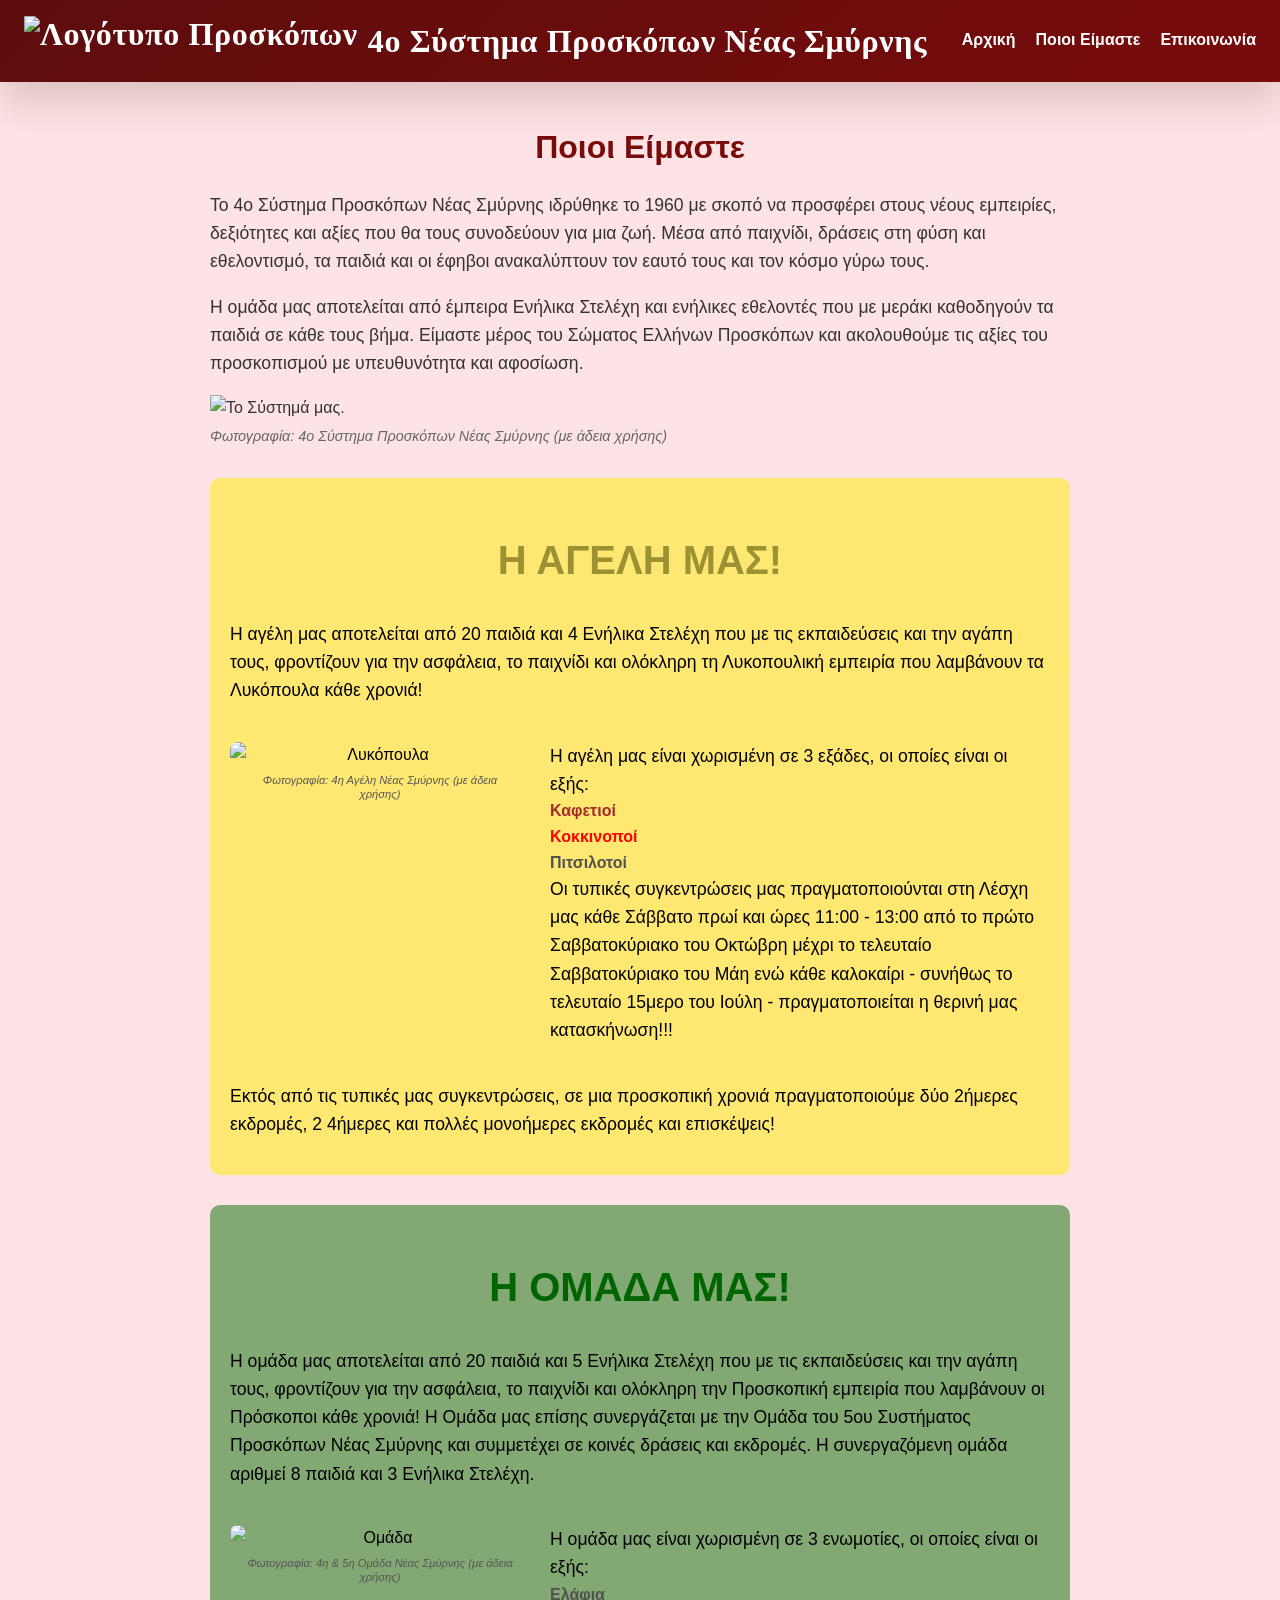
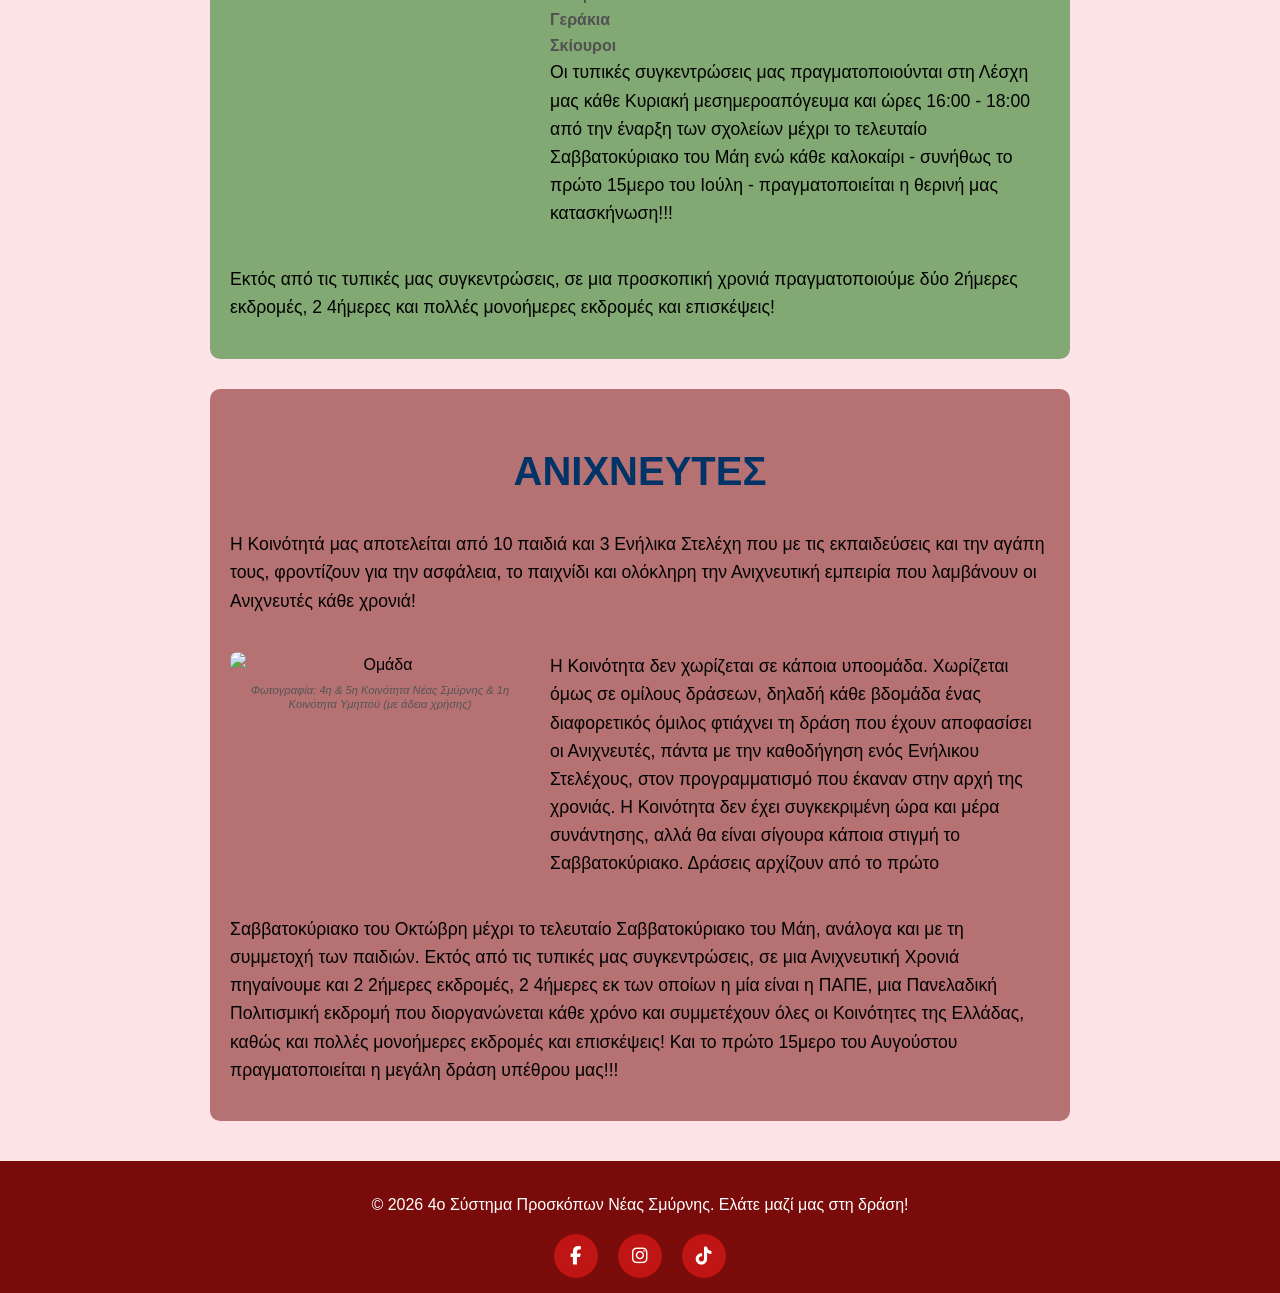
==== about.html @ fe8d95e5 "Add files via upload" ====
<!DOCTYPE html>
<html lang="el">

<head>
    <meta charset="UTF-8">
    <meta name="viewport" content="width=device-width, initial-scale=1.0">
    <title>Ποιοι Είμαστε - 4ο Σύστημα Προσκόπων Νέας Σμύρνης</title>
    <meta name="description" content="Μάθετε ποιοι είμαστε, τις ομάδες μας και πώς μπορείτε να συμμετάσχετε στο 4ο Σύστημα Προσκόπων Νέας Σμύρνης.">
    <meta property="og:title" content="Ποιοι Είμαστε - 4ο Σύστημα Προσκόπων Νέας Σμύρνης">
    <meta property="og:description" content="Μάθετε ποιοι είμαστε, τις ομάδες μας και πώς μπορείτε να συμμετάσχετε στο 4ο Σύστημα Προσκόπων Νέας Σμύρνης.">
    <meta property="og:type" content="website">
    <meta property="og:image" content="images/logo.png">
    <meta name="twitter:card" content="summary_large_image">
    <link rel="icon" type="image/png" href="images/logo.png">
    <link rel="stylesheet" href="css/common.css">
    <link rel="stylesheet" href="https://cdnjs.cloudflare.com/ajax/libs/font-awesome/6.5.0/css/all.min.css">
</head>

<body class="about-page">
    <header>
        <h1>
            <img src="images/logo.png" alt="Λογότυπο Προσκόπων" class="logo">
            4ο Σύστημα Προσκόπων Νέας Σμύρνης
        </h1>
        <nav class="navbar">
            <button type="button" class="burger" data-menu-toggle onclick="toggleMenu()" aria-expanded="false"
                aria-controls="navLinks" aria-label="Άνοιγμα μενού πλοήγησης">☰</button>
            <ul class="nav-links" id="navLinks">
                <li><a href="index.html">Αρχική</a></li>
                <li><a href="about.html" aria-current="page">Ποιοι Είμαστε</a></li>
                <li><a href="contact.html">Επικοινωνία</a></li>
            </ul>
        </nav>
    </header>

    <main class="content">
        <h2>Ποιοι Είμαστε</h2>
        <p>
            Το 4ο Σύστημα Προσκόπων Νέας Σμύρνης ιδρύθηκε το 1960 με σκοπό να προσφέρει στους νέους εμπειρίες,
            δεξιότητες και αξίες που θα τους συνοδεύουν για μια ζωή. Μέσα από παιχνίδι, δράσεις στη φύση και εθελοντισμό, τα παιδιά και
            οι έφηβοι ανακαλύπτουν τον εαυτό τους και τον κόσμο γύρω τους.
        </p>
        <p>
            Η ομάδα μας αποτελείται από έμπειρα Ενήλικα Στελέχη και ενήλικες εθελοντές που με μεράκι καθοδηγούν τα παιδιά
            σε κάθε τους βήμα. Είμαστε μέρος του Σώματος Ελλήνων Προσκόπων και ακολουθούμε τις αξίες του προσκοπισμού με
            υπευθυνότητα και αφοσίωση.
        </p>
        <img src="images/systhma.jpg" alt="Το Σύστημά μας." class="unit-image">
        <p class="image-credit">Φωτογραφία: 4ο Σύστημα Προσκόπων Νέας Σμύρνης (με άδεια χρήσης)</p>

        <section id="lykopoyla" class="unit-block lykopoula">
            <div class="overlay">
                <h3 class="agelh">Η αγέλη μας!</h3>
                <p>Η αγέλη μας αποτελείται από 20 παιδιά και 4 Ενήλικα Στελέχη που με τις εκπαιδεύσεις και την αγάπη
                   τους, φροντίζουν για την ασφάλεια, το παιχνίδι και ολόκληρη τη Λυκοπουλική εμπειρία που λαμβάνουν
                   τα Λυκόπουλα κάθε χρονιά!
                </p>
                <div class="icon-text-block">
                    <div class="image-caption-wrapper">
                        <img src="images/agelh_poioi.png" alt="Λυκόπουλα" class="unit-icon">
                        <p class="caption">Φωτογραφία: 4η Αγέλη Νέας Σμύρνης (με άδεια χρήσης)</p>
                    </div>
                    <div class="text-block">
                        <p>Η αγέλη μας είναι χωρισμένη σε 3 εξάδες, οι οποίες είναι οι εξής:</p>
                        <ul>
                            <li class="brown">Καφετιοί</li>
                            <li class="red">Κοκκινοποί</li>
                            <li>Πιτσιλοτοί</li>
                        </ul>
                        <p>Οι τυπικές συγκεντρώσεις μας πραγματοποιούνται στη Λέσχη μας κάθε Σάββατο πρωί και ώρες 11:00
                            - 13:00 από το πρώτο Σαββατοκύριακο του Οκτώβρη μέχρι το τελευταίο Σαββατοκύριακο του Μάη
                            ενώ κάθε καλοκαίρι - συνήθως το τελευταίο 15μερο του Ιούλη - πραγματοποιείται η θερινή μας
                            κατασκήνωση!!!
                        </p>
                    </div>
                </div>
                <p>
                    Εκτός από τις τυπικές μας συγκεντρώσεις, σε μια προσκοπική χρονιά πραγματοποιούμε δύο 2ήμερες
                    εκδρομές, 2 4ήμερες και πολλές μονοήμερες εκδρομές και επισκέψεις!
                </p>
            </div>
        </section>

        <section id="omada" class="unit-block proskopoi">
            <div class="overlay">
                <h3 class="proskopoi">Η ομάδα μας!</h3>
                <p>Η ομάδα μας αποτελείται από 20 παιδιά και 5 Ενήλικα Στελέχη που με τις εκπαιδεύσεις και την αγάπη
                   τους, φροντίζουν για την ασφάλεια, το παιχνίδι και ολόκληρη την Προσκοπική εμπειρία που λαμβάνουν
                   οι Πρόσκοποι κάθε χρονιά! Η Ομάδα μας επίσης συνεργάζεται με την Ομάδα του 5ου Συστήματος
                   Προσκόπων Νέας Σμύρνης και συμμετέχει σε κοινές δράσεις και εκδρομές. Η συνεργαζόμενη ομάδα αριθμεί 8 παιδιά και 3
                   Ενήλικα Στελέχη.
                </p>
                <div class="icon-text-block">
                    <div class="image-caption-wrapper">
                        <img src="images/omada.JPG" alt="Ομάδα" class="unit-icon">
                        <p class="caption">Φωτογραφία: 4η & 5η Ομάδα Νέας Σμύρνης (με άδεια χρήσης)</p>
                    </div>
                    <div class="text-block">
                        <p>Η ομάδα μας είναι χωρισμένη σε 3 ενωμοτίες, οι οποίες είναι οι εξής:</p>
                        <ul>
                            <li>Ελάφια</li>
                            <li>Γεράκια</li>
                            <li>Σκίουροι</li>
                        </ul>
                        <p>Οι τυπικές συγκεντρώσεις μας πραγματοποιούνται στη Λέσχη μας κάθε Κυριακή μεσημεροαπόγευμα
                            και ώρες 16:00 - 18:00 από την έναρξη των σχολείων μέχρι το τελευταίο Σαββατοκύριακο του Μάη
                            ενώ κάθε καλοκαίρι - συνήθως το πρώτο 15μερο του Ιούλη - πραγματοποιείται η θερινή μας
                            κατασκήνωση!!!
                        </p>
                    </div>
                </div>
                <p>
                    Εκτός από τις τυπικές μας συγκεντρώσεις, σε μια προσκοπική χρονιά πραγματοποιούμε δύο 2ήμερες
                    εκδρομές, 2 4ήμερες και πολλές μονοήμερες εκδρομές και επισκέψεις!
                </p>
            </div>
        </section>

        <section id="koinotita" class="unit-block koinotita">
            <div class="overlay">
                <h3 class="koinotita">Ανιχνευτές</h3>
                <p>Η Κοινότητά μας αποτελείται από 10 παιδιά και 3 Ενήλικα Στελέχη που με τις εκπαιδεύσεις και την αγάπη
                    τους, φροντίζουν για την ασφάλεια, το παιχνίδι και ολόκληρη την Ανιχνευτική εμπειρία που λαμβάνουν
                    οι Ανιχνευτές κάθε χρονιά!
                </p>
                    <div class="icon-text-block">
                        <div class="image-caption-wrapper">
                            <img src="images/koinotita_poioi.jpg" alt="Ομάδα" class="unit-icon">
                            <p class="caption">Φωτογραφία: 4η & 5η Κοινότητα Νέας Σμύρνης & 1η Κοινότητα Υμηττού (με
                                άδεια χρήσης)</p>
                        </div>
                        <div class="text-block">
                            <p>Η Κοινότητα δεν χωρίζεται σε κάποια υποομάδα. Χωρίζεται όμως σε ομίλους δράσεων, δηλαδή
                                κάθε βδομάδα ένας διαφορετικός όμιλος φτιάχνει τη δράση που έχουν αποφασίσει οι
                                Ανιχνευτές,
                                πάντα με την καθοδήγηση ενός Ενήλικου Στελέχους, στον προγραμματισμό που
                                έκαναν στην αρχή της χρονιάς. Η Κοινότητα δεν έχει συγκεκριμένη ώρα και μέρα συνάντησης,
                                αλλά θα είναι σίγουρα κάποια στιγμή το Σαββατοκύριακο. Δράσεις αρχίζουν από το πρώτο
                            </p>
                        </div>
                    </div>
                    <p>Σαββατοκύριακο του Οκτώβρη μέχρι το τελευταίο Σαββατοκύριακο του Μάη, ανάλογα και με τη
                        συμμετοχή των παιδιών. Εκτός από τις τυπικές μας συγκεντρώσεις, σε μια Ανιχνευτική Χρονιά
                        πηγαίνουμε και 2 2ήμερες εκδρομές, 2 4ήμερες εκ των οποίων η μία είναι η ΠΑΠΕ, μια Πανελαδική
                        Πολιτισμική εκδρομή που διοργανώνεται κάθε χρόνο και συμμετέχουν όλες οι Κοινότητες της Ελλάδας,
                        καθώς και πολλές μονοήμερες εκδρομές και επισκέψεις! Και το πρώτο 15μερο του Αυγούστου
                        πραγματοποιείται η μεγάλη δράση υπέθρου μας!!!
                    </p>
            </div>
        </section>

    </main>

    <footer>
        <p>&copy; 2026 4ο Σύστημα Προσκόπων Νέας Σμύρνης. Ελάτε μαζί μας στη δράση!</p>
        <div class="social-icons">
            <a href="https://www.facebook.com/4ospns" target="_blank" rel="noopener noreferrer" aria-label="Facebook"><i class="fab fa-facebook-f"></i></a>
            <a href="https://www.instagram.com/4ospns/?igsh=M29ieW55Y2dieThj" target="_blank" rel="noopener noreferrer" aria-label="Instagram"><i
                    class="fab fa-instagram"></i></a>
            <a href="https://www.tiktok.com/@4ospns" target="_blank" rel="noopener noreferrer" aria-label="TikTok"><i class="fab fa-tiktok"></i></a>
        </div>
    </footer>

    <script src="javascript/common.js"></script>
</body>

</html>
---- css/common.css ----
body {
    font-family: Arial, sans-serif;
    line-height: 1.6;
    color: #333;
    margin: 0;
    padding: 0;
    overflow-x: hidden;
}

*,
*::before,
*::after {
    box-sizing: border-box;
}

header {
    position: sticky;
    top: 0;
    z-index: 1100;
    display: flex;
    align-items: center;
    justify-content: space-between;
    gap: 24px;
    padding: 16px 24px;
    background:
        linear-gradient(135deg, rgba(92, 13, 13, 0.96), rgba(121, 11, 11, 0.9)),
        #790b0b;
    color: white;
    box-shadow: 0 18px 40px rgba(54, 8, 8, 0.16);
}

header h1 {
    display: flex;
    align-items: center;
    justify-content: flex-start;
    gap: 10px;
    margin: 0;
    font-size: 2em;
    flex: 1;
    font-family: Georgia, "Times New Roman", serif;
    font-weight: 700;
    letter-spacing: 0.02em;
    line-height: 1.15;
}

header h1 .logo {
    height: 50px;
    width: auto;
}

nav {
    width: auto;
    margin: 0;
    padding: 0;
}

nav ul {
    list-style: none;
    display: flex;
    justify-content: center;
    align-items: center;
    padding: 0;
    margin: 0;
    gap: 20px;
}

nav ul li {
    margin: 0;
}

nav ul li a {
    color: white;
    text-decoration: none;
    font-size: 1rem;
    font-weight: bold;
    transition: background-color 0.3s, color 0.3s;
}

nav ul li a::after {
    content: "";
    width: 0%;
    height: 2px;
    background-color: goldenrod;
    display: block;
    margin: 0;
    transition: 0.6s;
}

nav ul li a:hover::after {
    width: 100%;
}

.navbar {
    position: relative;
    display: flex;
    align-items: center;
    justify-content: flex-end;
    margin-left: auto;
    flex-shrink: 0;
}

.nav-links {
    display: flex;
    flex-direction: row;
    position: static;
    width: auto;
    padding: 0;
}

.nav-links li {
    margin: 0;
}

.nav-links a {
    color: white;
    text-decoration: none;
    font-size: 1em;
}

.nav-links.show,
.nav-links.active {
    display: flex;
}

.burger {
    display: none;
    font-size: 2.5em;
    cursor: pointer;
    color: white;
    position: relative;
    background: none;
    border: 0;
    padding: 0;
    line-height: 1;
}

.logo {
    max-width: 100%;
    height: auto;
}

.branch-nav {
    display: flex;
    flex-wrap: wrap;
    justify-content: center;
    gap: 10px;
    background-color: #fff;
    padding: 20px 10px;
}

.branch-box {
    position: relative;
    width: 360px;
    height: 120px;
    overflow: hidden;
    border-radius: 8px;
}

.branch-box img {
    width: 100%;
    height: 100%;
    object-fit: cover;
    filter: brightness(65%);
    transition: 0.3s ease;
}

.branch-box span {
    position: absolute;
    bottom: 10px;
    left: 10px;
    color: white;
    font-weight: bold;
    font-size: 0.95em;
    text-shadow: 0 0 5px black;
}

.branch-box:hover img {
    filter: brightness(85%);
    transform: scale(1.05);
}

.content {
    max-width: 900px;
    margin: 40px auto;
    padding: 0 20px;
}

.content h3 {
    font-size: 1.4em;
    margin-top: 30px;
    color: #003366;
}

.content ul {
    list-style: disc;
    margin-left: 20px;
}

.content ul li {
    font-weight: bold;
    color: #515151;
}

.content p {
    font-size: 1.1em;
    line-height: 1.6;
}

table {
    width: 100%;
    border-collapse: collapse;
    margin-top: 15px;
    border: 1px solid #999;
}

table thead {
    background-color: #f0f0f0;
}

table th {
    background-color: #e0e0e0;
    color: #333;
    text-align: left;
}

table td,
table th {
    border: 1px solid #999;
    padding: 8px;
}

.unit-block {
    position: relative;
    height: auto;
    background-size: cover;
    background-position: center;
    margin: 30px 0;
    color: white;
    display: flex;
    align-items: flex-end;
    justify-content: center;
    text-align: left;
}

.unit-block h3 {
    font-size: 2.5em;
    margin-bottom: 10px;
    text-align: center;
    text-transform: uppercase;
}

.unit-block p {
    font-size: 1.1em;
}

.unit-block ul {
    list-style: none;
    padding: 0;
    margin: 0;
    font-weight: bold;
}

.overlay {
    display: flex;
    flex-direction: column;
    padding: 20px;
    max-width: 100%;
}

.image-caption-wrapper {
    display: flex;
    flex-direction: column;
    align-items: center;
    max-width: 300px;
    margin: 0 auto;
    text-align: center;
}

.image-caption-wrapper .caption {
    margin: 5px auto 0;
    font-size: 0.7em;
    font-style: italic;
    color: #555;
    line-height: 1.3;
    word-wrap: break-word;
    white-space: normal;
    max-width: 90%;
}

.icon-text-block {
    display: flex;
    align-items: flex-start;
    gap: 20px;
    margin: 20px 0;
    flex-wrap: wrap;
}

.text-block p {
    margin: 0;
}

.icon-text-block img {
    width: 300px;
    height: auto;
    border-radius: 8px;
    flex-shrink: 0;
    margin: 0;
    flex-direction: column;
}

.icon-text-block .text-block {
    flex: 1;
    min-width: 200px;
}

.participation-form {
    display: flex;
    flex-direction: column;
    gap: 12px;
    margin-top: 20px;
    background-color: #f4f4f4;
    padding: 20px;
    border-radius: 8px;
}

.participation-form h3 {
    font-size: 1.8em;
    color: #003366;
    margin-bottom: 10px;
}

.participation-form label {
    font-weight: bold;
}

.participation-form input,
.participation-form select,
.participation-form textarea {
    padding: 8px;
    border: 1px solid #ccc;
    border-radius: 4px;
    font-size: 1em;
}

.participation-form button {
    width: fit-content;
    padding: 10px 20px;
    background-color: #004d40;
    color: white;
    border: none;
    border-radius: 4px;
    cursor: pointer;
    transition: background-color 0.3s ease;
}

.participation-form button:hover {
    background-color: #00695c;
}

a:focus-visible,
button:focus-visible,
input:focus-visible,
select:focus-visible,
textarea:focus-visible {
    outline: 3px solid #f4c542;
    outline-offset: 3px;
}


.social-icons {
    margin-top: 15px;
    text-align: center;
}

.social-icons a {
    color: white;
    background-color: #c01515;
    width: 44px;
    height: 44px;
    margin: 0 8px;
    border-radius: 50%;
    display: inline-flex;
    align-items: center;
    justify-content: center;
    font-size: 18px;
    text-decoration: none;
    transition: background-color 0.3s ease;
    box-sizing: border-box;
}

.social-icons a:hover {
    background-color: #990000;
}

body.home-page {
    background:
        radial-gradient(circle at top left, rgba(214, 176, 116, 0.28), transparent 28%),
        linear-gradient(180deg, #f7efe5 0%, #fffaf4 45%, #f4f1ea 100%);
    color: #231815;
}

.home-page nav a:hover {
    color: white;
}

.home-page main {
    overflow: hidden;
}

.home-page .hero,
.home-page .intro-strip,
.home-page .section-heading,
.home-page .story-band {
    width: min(1160px, calc(100% - 32px));
    margin: 0 auto;
}

.home-page .hero {
    display: grid;
    grid-template-columns: minmax(0, 1.15fr) minmax(320px, 0.85fr);
    gap: 32px;
    padding: 132px 0 72px;
    align-items: center;
}

.home-page .eyebrow {
    margin: 0 0 14px;
    font-size: 0.82rem;
    font-weight: 700;
    letter-spacing: 0.18em;
    text-transform: uppercase;
    color: #8f5a26;
}

.home-page .hero h2,
.home-page .section-heading h2,
.home-page .story-copy h2 {
    margin: 0;
    font-family: Georgia, "Times New Roman", serif;
    font-size: clamp(2.5rem, 5vw, 4.3rem);
    line-height: 1.03;
    color: #521414;
}

.home-page .hero-text,
.home-page .story-copy p,
.home-page .intro-strip p,
.home-page .section-text {
    font-size: 1.06rem;
    line-height: 1.75;
}

.home-page .hero-text {
    max-width: 620px;
    margin: 22px 0 0;
    color: #4c3a33;
}

.home-page .hero-actions {
    display: flex;
    flex-wrap: wrap;
    gap: 14px;
    margin-top: 28px;
}

.home-page .primary-link,
.home-page .secondary-link {
    display: inline-flex;
    align-items: center;
    justify-content: center;
    min-height: 50px;
    padding: 0 22px;
    border-radius: 999px;
    font-weight: 700;
    text-decoration: none;
    transition: transform 0.2s ease, box-shadow 0.2s ease, background-color 0.2s ease;
}

.home-page .primary-link {
    background: #7c1010;
    color: #fff9f2;
    box-shadow: 0 14px 28px rgba(124, 16, 16, 0.18);
}

.home-page .secondary-link {
    border: 1px solid rgba(82, 20, 20, 0.2);
    background: rgba(255, 255, 255, 0.72);
    color: #5d2323;
    backdrop-filter: blur(10px);
}

.home-page .primary-link:hover,
.home-page .secondary-link:hover,
.home-page .section-link:hover {
    transform: translateY(-2px);
}

.home-page .hero-panel {
    display: grid;
    gap: 18px;
}

.home-page .hero-card {
    position: relative;
    overflow: hidden;
    border-radius: 28px;
    background: #f3e3d4;
    box-shadow: 0 24px 48px rgba(70, 31, 16, 0.14);
}

.home-page .hero-image-card img {
    display: block;
    width: 100%;
    height: 420px;
    object-fit: cover;
}

.home-page .hero-image-overlay {
    position: absolute;
    inset: auto 0 0 0;
    padding: 24px;
    background: linear-gradient(180deg, transparent, rgba(38, 14, 12, 0.78));
    color: white;
}

.home-page .hero-image-overlay span {
    display: block;
    font-size: 0.82rem;
    letter-spacing: 0.14em;
    text-transform: uppercase;
    opacity: 0.8;
}

.home-page .hero-image-overlay strong {
    display: block;
    margin-top: 8px;
    font-size: 1.3rem;
    line-height: 1.3;
}

.home-page .hero-stats {
    display: grid;
    grid-template-columns: repeat(3, minmax(0, 1fr));
    gap: 14px;
}

.home-page .stat-card {
    padding: 22px 18px;
    border-radius: 24px;
    background: rgba(255, 248, 239, 0.92);
    border: 1px solid rgba(127, 67, 25, 0.12);
    text-align: center;
}

.home-page .stat-card strong {
    display: block;
    font-family: Georgia, "Times New Roman", serif;
    font-size: 2rem;
    color: #6d1717;
}

.home-page .stat-card span {
    display: block;
    margin-top: 4px;
    color: #5e4a41;
}

.home-page .intro-strip {
    display: grid;
    grid-template-columns: repeat(3, minmax(0, 1fr));
    gap: 18px;
    margin-bottom: 64px;
}

.home-page .intro-strip article {
    padding: 28px 24px;
    border-radius: 24px;
    background: rgba(255, 252, 247, 0.84);
    border: 1px solid rgba(95, 32, 18, 0.08);
    box-shadow: 0 16px 34px rgba(72, 38, 22, 0.07);
}

.home-page .intro-strip i {
    font-size: 1.35rem;
    color: #8f5a26;
}

.home-page .intro-strip h3 {
    margin: 16px 0 10px;
    font-size: 1.2rem;
    color: #5d2323;
}

.home-page .section-heading {
    padding: 18px 0 28px;
}

.home-page .section-heading h2 {
    max-width: 900px;
    font-size: clamp(2rem, 3.6vw, 3rem);
}

.home-page .section-text {
    max-width: 760px;
    margin: 18px 0 0;
    color: #4c3a33;
}

.home-page .section-link {
    margin-top: 22px;
}

.home-page .story-band {
    display: grid;
    grid-template-columns: minmax(0, 1fr) minmax(320px, 0.9fr);
    gap: 28px;
    padding: 0 0 88px;
}

.home-page .story-copy {
    padding: 34px 0;
}

.home-page .story-copy h2 {
    font-size: clamp(1.9rem, 3.5vw, 2.8rem);
}

.home-page .story-points {
    display: grid;
    gap: 16px;
}

.home-page .story-point {
    display: grid;
    grid-template-columns: 76px minmax(0, 1fr);
    align-items: center;
    gap: 18px;
    padding: 22px;
    border-radius: 24px;
    background: linear-gradient(135deg, rgba(124, 16, 16, 0.95), rgba(70, 16, 16, 0.92));
    color: #fff7f0;
    box-shadow: 0 20px 36px rgba(60, 17, 17, 0.15);
}

.home-page .story-point span {
    display: inline-flex;
    align-items: center;
    justify-content: center;
    width: 76px;
    height: 76px;
    border-radius: 20px;
    background: rgba(255, 255, 255, 0.12);
    font-family: Georgia, "Times New Roman", serif;
    font-size: 1.5rem;
}

.home-page .story-point p {
    margin: 0;
    line-height: 1.65;
}

.home-page footer {
    text-align: center;
    padding: 22px 16px 30px;
    background: #5c0d0d;
    color: white;
}

.contact-page {
    background-color: #fde3e5;
}

.contact-page main {
    max-width: 960px;
    margin: 0 auto;
    padding: 40px 20px;
}

.contact-page main h2 {
    font-size: 2em;
    color: #790b0b;
    margin-bottom: 10px;
    text-align: center;
}

.contact-page .contact-title {
    color: #5c0000;
    font-size: 1.8em;
    margin-bottom: 20px;
}

.contact-page .contact-form {
    display: flex;
    flex-direction: column;
    gap: 12px;
    background-color: #f4f4f4;
    padding: 20px;
    border-radius: 10px;
    margin-bottom: 40px;
}

.contact-page .contact-note {
    margin: 0 0 16px;
    text-align: center;
    color: #6b4033;
    font-weight: 600;
}

.contact-page .contact-form input,
.contact-page .contact-form textarea {
    padding: 10px;
    border: 1px solid #ccc;
    border-radius: 5px;
    font-size: 1em;
}

.contact-page .contact-form button {
    width: fit-content;
    padding: 10px 20px;
    background-color: #004d40;
    color: white;
    border: none;
    border-radius: 4px;
    cursor: pointer;
}

.contact-page .contact-form button:hover {
    background-color: #00695c;
}

.contact-page .contact-info {
    background-color: #fff1dc;
    padding: 20px;
    border-radius: 10px;
    text-align: center;
}

.contact-page .contact-info i {
    color: #c01515;
    margin-right: 10px;
}

.contact-page .contact-columns {
    display: flex;
    flex-wrap: wrap;
    justify-content: space-between;
    gap: 40px;
    text-align: left;
}

.contact-page .contact-column {
    flex: 1 1 45%;
    min-width: 250px;
}

.contact-page .contact-column p {
    margin: 8px 0;
}

.contact-page .contact-column a {
    color: inherit;
    text-decoration: none;
    overflow-wrap: anywhere;
}

.contact-page .contact-column a:hover {
    text-decoration: underline;
}

.contact-page footer {
    text-align: center;
    background-color: #790b0b;
    color: white;
    padding: 15px;
}

.contact-page .thanks-shell {
    width: min(920px, calc(100% - 32px));
    margin: 48px auto 64px;
}

.contact-page .thanks-card {
    padding: 40px 32px;
    border-radius: 28px;
    background:
        radial-gradient(circle at top right, rgba(255, 214, 153, 0.35), transparent 28%),
        linear-gradient(145deg, #fff8ee 0%, #fff1dc 100%);
    box-shadow: 0 22px 44px rgba(92, 13, 13, 0.12);
    text-align: center;
}

.contact-page .thanks-kicker {
    margin: 0 0 12px;
    font-size: 0.82rem;
    font-weight: 700;
    letter-spacing: 0.16em;
    text-transform: uppercase;
    color: #8f5a26;
}

.contact-page .thanks-card h2 {
    margin: 0;
    font-family: Georgia, "Times New Roman", serif;
    font-size: clamp(2rem, 5vw, 3.4rem);
    line-height: 1.05;
    color: #5c0d0d;
}

.contact-page .thanks-lead {
    max-width: 620px;
    margin: 18px auto 0;
    font-size: 1.08rem;
    color: #4c3a33;
}

.contact-page .thanks-points {
    display: grid;
    grid-template-columns: repeat(2, minmax(0, 1fr));
    gap: 18px;
    margin-top: 28px;
}

.contact-page .thanks-points article {
    padding: 24px 20px;
    border-radius: 22px;
    background: rgba(255, 255, 255, 0.72);
    border: 1px solid rgba(124, 16, 16, 0.08);
}

.contact-page .thanks-points i {
    font-size: 1.4rem;
    color: #7c1010;
}

.contact-page .thanks-points h3 {
    margin: 14px 0 8px;
    color: #5c0d0d;
}

.contact-page .thanks-points p {
    margin: 0;
    color: #5e4a41;
}

.contact-page .thanks-actions {
    display: flex;
    justify-content: center;
    flex-wrap: wrap;
    gap: 14px;
    margin-top: 28px;
}

.contact-page .thanks-primary,
.contact-page .thanks-secondary {
    display: inline-flex;
    align-items: center;
    justify-content: center;
    min-height: 48px;
    padding: 0 22px;
    border-radius: 999px;
    text-decoration: none;
    font-weight: 700;
}

.contact-page .thanks-primary {
    background: #7c1010;
    color: #fff9f2;
}

.contact-page .thanks-secondary {
    border: 1px solid rgba(92, 13, 13, 0.18);
    background: rgba(255, 255, 255, 0.78);
    color: #5c0d0d;
}

.about-page {
    background-color: #fde3e5;
}

.about-page .content h2 {
    font-size: 2em;
    color: #790b0b;
    margin-bottom: 10px;
    text-align: center;
}

.about-page .content img {
    max-width: 100%;
    height: auto;
}

.about-page .image-credit {
    font-size: 0.9em;
    color: #666;
    margin-top: 5px;
    font-style: italic;
}

.about-page .unit-block .brown {
    color: brown;
}

.about-page .unit-block .red {
    color: red;
}

.about-page .unit-block.lykopoula .agelh {
    color: rgb(156, 146, 51);
}

.about-page .unit-block.lykopoula {
    background-color: rgba(255, 238, 0, 0.5);
    color: #000;
    border-radius: 10px;
}

.about-page .unit-block.proskopoi .proskopoi {
    color: darkgreen;
}

.about-page .unit-block.proskopoi {
    background-color: rgba(9, 112, 2, 0.5);
    color: #000;
    border-radius: 10px;
}

.about-page .unit-block.koinotita {
    background-color: rgba(112, 2, 2, 0.5);
    color: #000;
    border-radius: 10px;
}

.about-page footer {
    text-align: center;
    padding: 15px;
    background-color: #790b0b;
    color: white;
}

html {
    scroll-behavior: smooth;
}

@media (max-width: 768px) {
    header {
        gap: 12px;
        padding: 14px 16px;
    }

    .nav-links {
        display: none;
        flex-direction: column;
        position: absolute;
        top: calc(100% + 8px);
        right: 0;
        left: auto;
        width: min(260px, calc(100vw - 32px));
        padding: 14px 16px;
        border-radius: 16px;
        gap: 12px;
        background: rgba(121, 11, 11, 0.98);
        box-shadow: 0 18px 32px rgba(0, 0, 0, 0.16);
    }

    .nav-links li {
        margin: 0;
        width: 100%;
    }

    .nav-links a {
        display: block;
        width: 100%;
        text-align: right;
    }

    header h1 {
        font-size: 1.2em;
        min-width: 0;
        padding-right: 6px;
    }

    .logo {
        height: 42px;
        margin-bottom: 0;
    }

    .overlay {
        flex-direction: column;
        align-items: center;
        text-align: center;
    }

    .unit-icon {
        width: 90%;
        max-width: 300px;
    }

    .text-block {
        width: 100%;
    }

    .content {
        padding: 0 10px;
    }

    .participation-form {
        padding: 15px;
    }

    .burger {
        display: block;
        margin-left: 8px;
        font-size: 2rem;
    }

    .home-page .hero,
    .home-page .story-band {
        grid-template-columns: 1fr;
    }

    .home-page .intro-strip {
        grid-template-columns: 1fr;
    }

    .home-page .hero-stats {
        grid-template-columns: 1fr;
    }

    .home-page .hero {
        padding-top: 56px;
        padding-bottom: 56px;
        gap: 24px;
    }

    .home-page .hero h2,
    .home-page .section-heading h2,
    .home-page .story-copy h2 {
        font-size: 2.2rem;
    }

    .home-page .hero-text,
    .home-page .story-copy p,
    .home-page .intro-strip p,
    .home-page .section-text {
        font-size: 1rem;
    }

    .home-page .hero-image-card img {
        height: 300px;
    }

    .home-page .story-point {
        grid-template-columns: 60px minmax(0, 1fr);
    }

    .home-page .story-point span {
        width: 60px;
        height: 60px;
        border-radius: 16px;
        font-size: 1.2rem;
    }

    .contact-page .contact-columns {
        flex-direction: column;
        gap: 20px;
        align-items: center;
    }

    .contact-page .contact-column {
        width: 100%;
        min-width: 0;
    }

    .contact-page .contact-form {
        padding: 15px;
    }

    .contact-page .contact-info {
        padding: 15px;
    }

    .contact-page .thanks-card {
        padding: 28px 20px;
    }

    .contact-page .thanks-points {
        grid-template-columns: 1fr;
    }

    .about-page .unit-block {
        margin: 20px 0;
        padding: 12px;
    }

    .about-page .icon-text-block {
        flex-direction: column;
        align-items: center;
    }

    .about-page .unit-icon {
        width: 90%;
        max-width: 300px;
    }

    .about-page .text-block {
        width: 100%;
        padding-top: 10px;
    }

    .about-page .content h2,
    .contact-page main h2 {
        font-size: 1.75rem;
    }

    .about-page .content p,
    .about-page .unit-block p,
    .contact-page .contact-column p {
        font-size: 1rem;
    }

    .about-page .participation-form {
        padding: 15px;
    }

    .about-page input,
    .about-page select,
    .about-page textarea {
        width: 100%;
        box-sizing: border-box;
    }
}

@media (max-width: 480px) {
    header {
        padding: 12px 14px;
    }

    header h1 {
        font-size: 1rem;
        gap: 8px;
    }

    header h1 .logo {
        height: 36px;
    }

    .nav-links {
        width: calc(100vw - 28px);
    }

    .home-page .hero,
    .home-page .intro-strip,
    .home-page .section-heading,
    .home-page .story-band {
        width: min(100% - 20px, 1160px);
    }

    .home-page .hero-actions {
        flex-direction: column;
    }

    .home-page .primary-link,
    .home-page .secondary-link {
        width: 100%;
    }

    .home-page .hero h2,
    .home-page .section-heading h2,
    .home-page .story-copy h2 {
        font-size: 1.9rem;
    }

    .home-page .hero-image-card img {
        height: 240px;
    }

    .contact-page .thanks-actions {
        flex-direction: column;
    }

    .contact-page .thanks-primary,
    .contact-page .thanks-secondary {
        width: 100%;
    }

    .social-icons a {
        margin: 0 5px;
    }
}
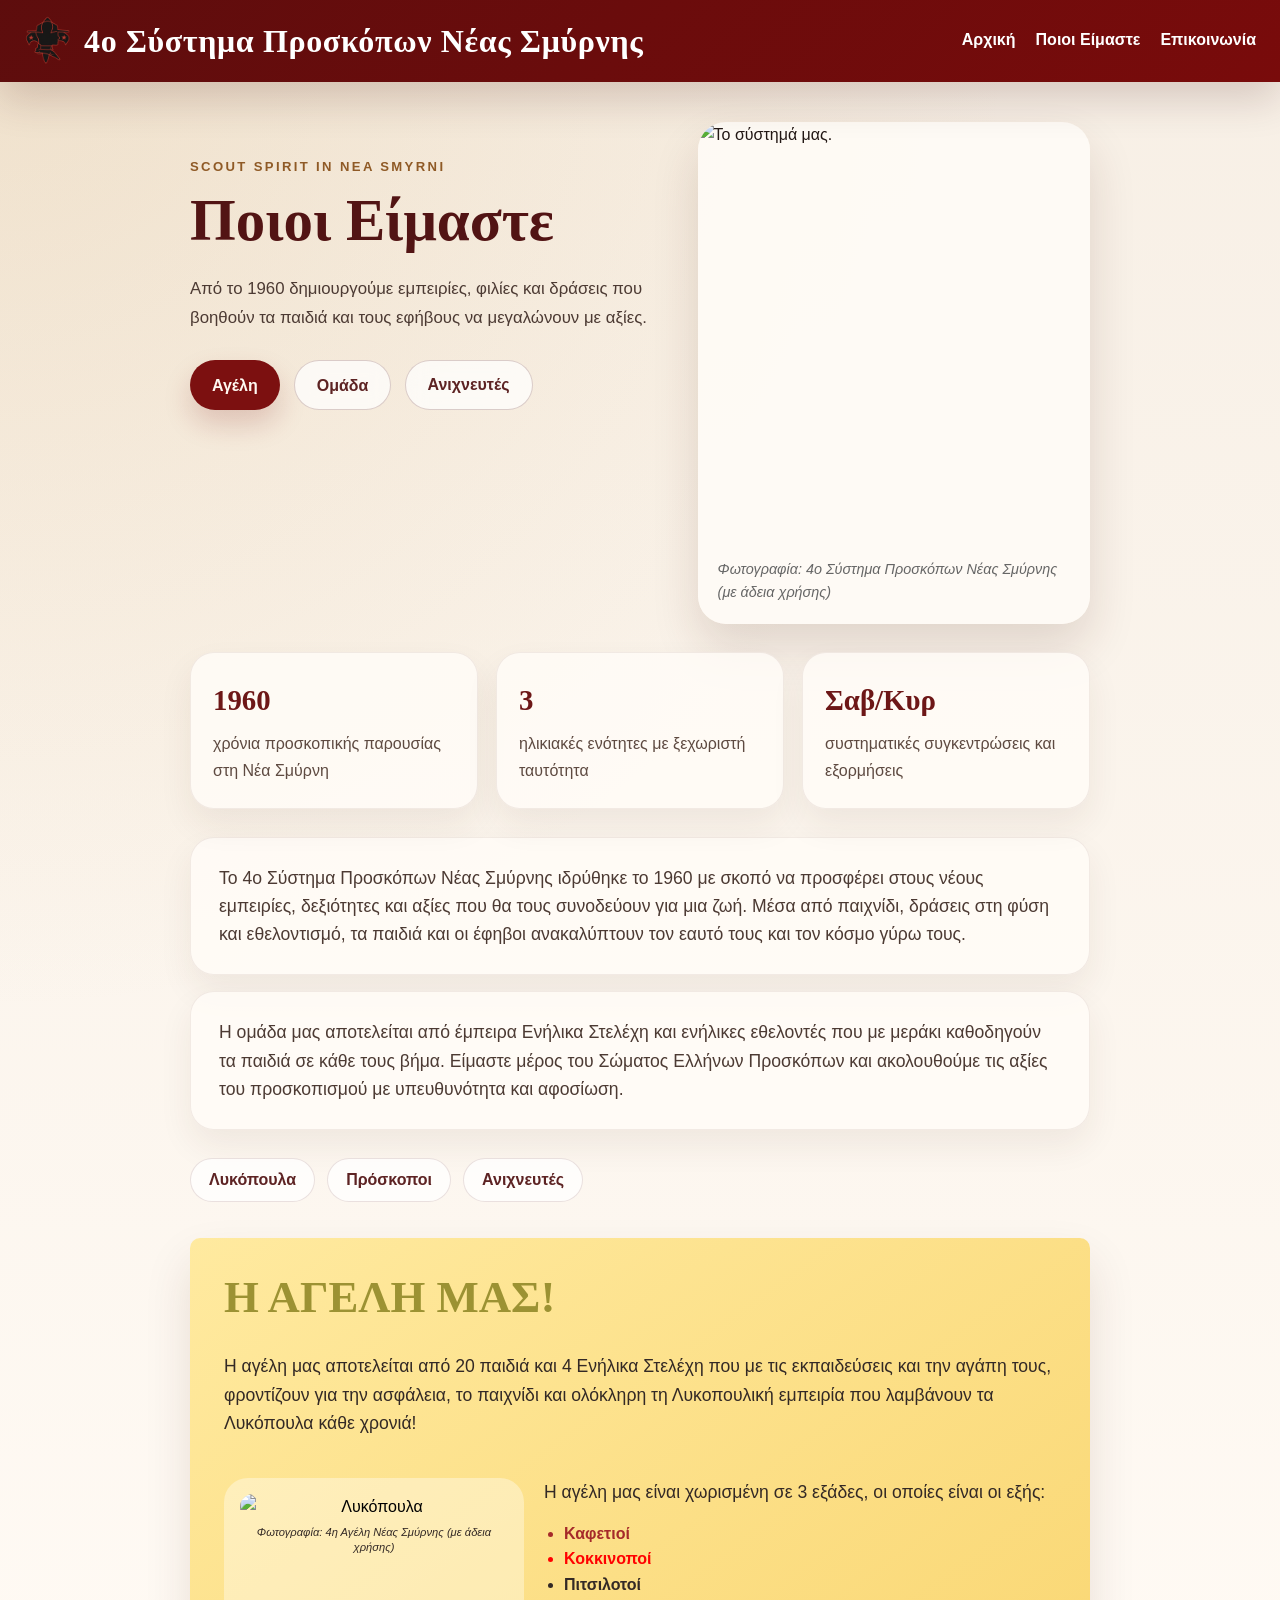
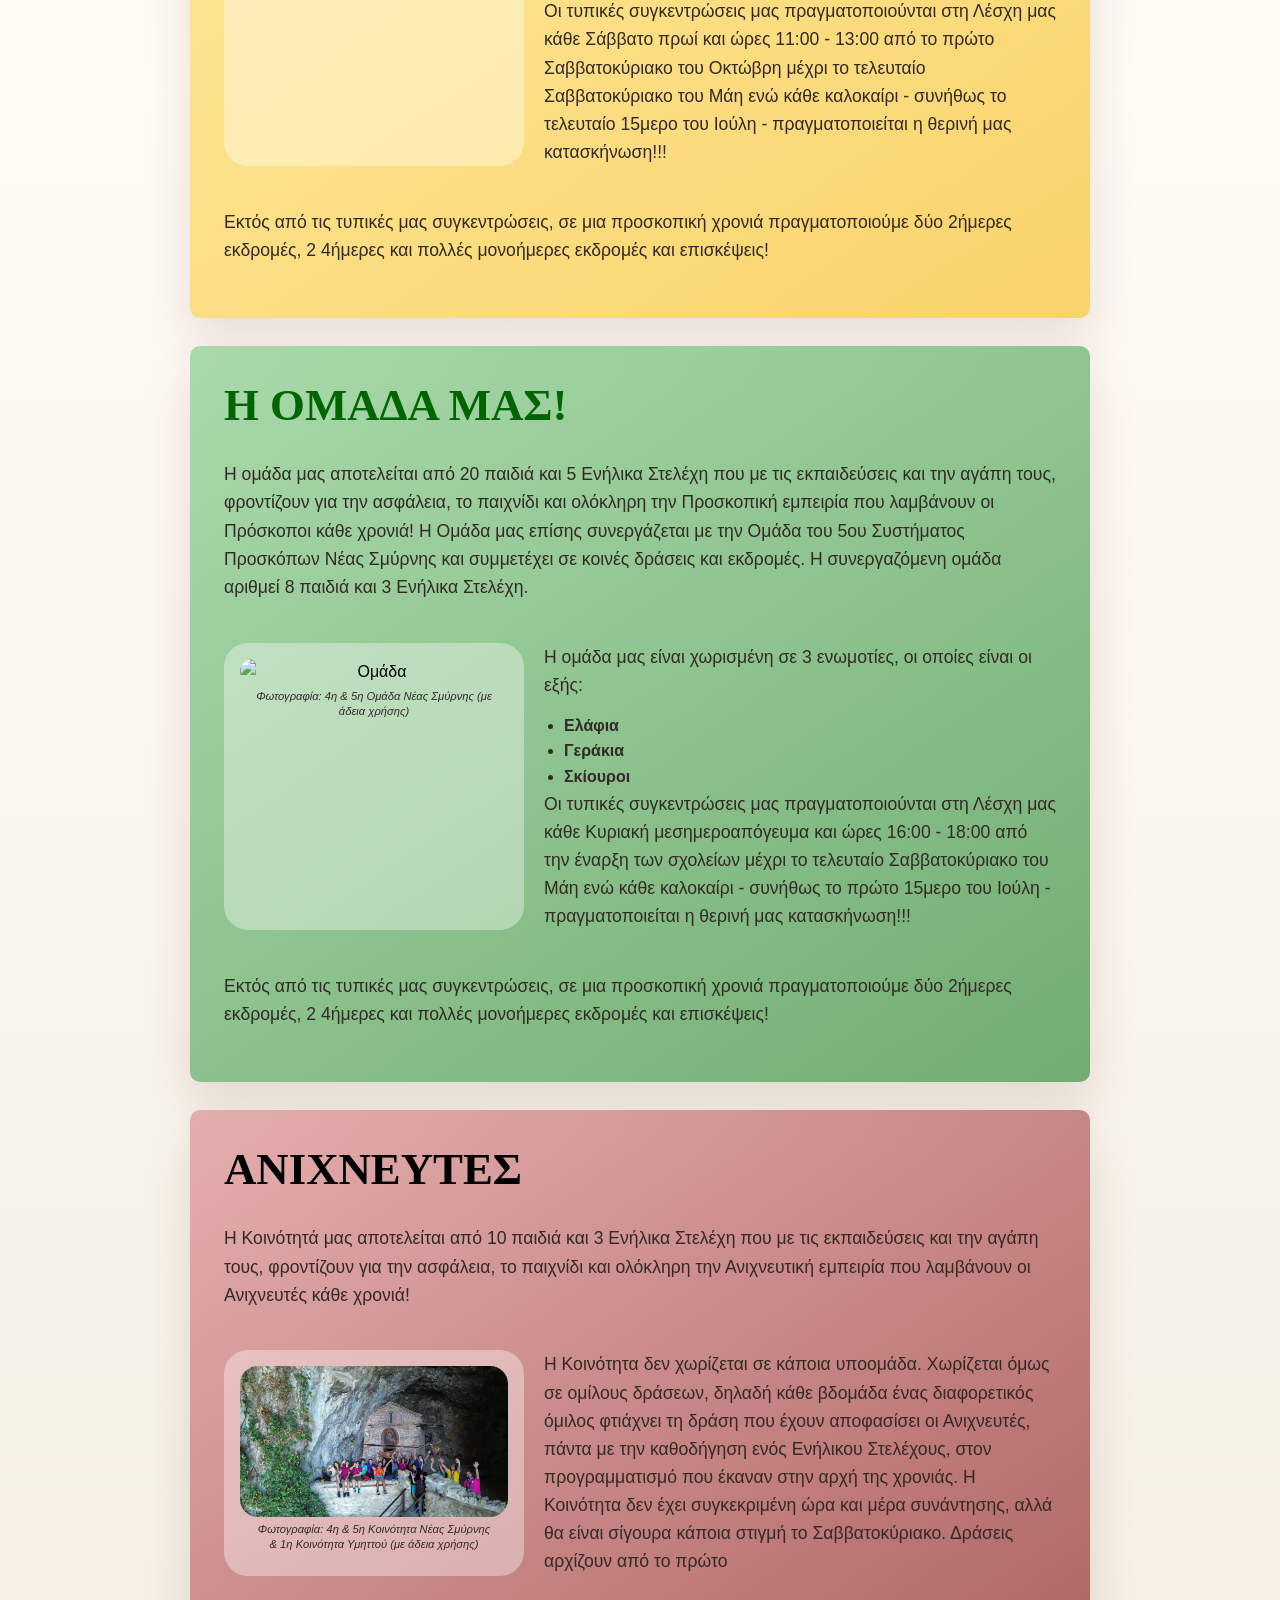
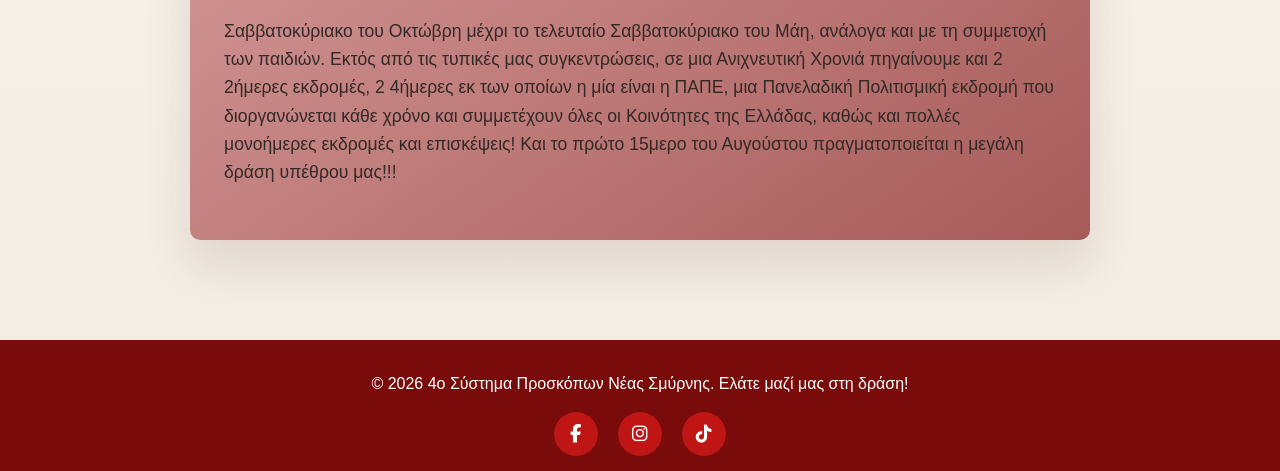
==== commit d3a4b8e5: "Add files via upload" ====
--- a/about.html
+++ b/about.html
@@ -1,167 +1,206 @@
-<!DOCTYPE html>
-<html lang="el">
+<!DOCTYPE html>
+<html lang="el">
+
+<head>
+    <meta charset="UTF-8">
+    <meta name="viewport" content="width=device-width, initial-scale=1.0">
+    <title>Ποιοι Είμαστε - 4ο Σύστημα Προσκόπων Νέας Σμύρνης</title>
+    <meta name="description" content="Μάθετε ποιοι είμαστε, τις ομάδες μας και πώς μπορείτε να συμμετάσχετε στο 4ο Σύστημα Προσκόπων Νέας Σμύρνης.">
+    <meta property="og:title" content="Ποιοι Είμαστε - 4ο Σύστημα Προσκόπων Νέας Σμύρνης">
+    <meta property="og:description" content="Μάθετε ποιοι είμαστε, τις ομάδες μας και πώς μπορείτε να συμμετάσχετε στο 4ο Σύστημα Προσκόπων Νέας Σμύρνης.">
+    <meta property="og:type" content="website">
+    <meta property="og:image" content="images/logo.png">
+    <meta name="twitter:card" content="summary_large_image">
+    <link rel="icon" type="image/png" href="images/logo.png">
+    <link rel="stylesheet" href="css/common.css">
+    <link rel="stylesheet" href="https://cdnjs.cloudflare.com/ajax/libs/font-awesome/6.5.0/css/all.min.css">
+</head>
+
+<body class="about-page">
+    <header>
+        <h1>
+            <img src="images/logo.png" alt="Λογότυπο Προσκόπων" class="logo">
+            4ο Σύστημα Προσκόπων Νέας Σμύρνης
+        </h1>
+        <nav class="navbar">
+            <button type="button" class="burger" data-menu-toggle onclick="toggleMenu()" aria-expanded="false"
+                aria-controls="navLinks" aria-label="Άνοιγμα μενού πλοήγησης">☰</button>
+            <ul class="nav-links" id="navLinks">
+                <li><a href="index.html">Αρχική</a></li>
+                <li><a href="about.html" aria-current="page">Ποιοι Είμαστε</a></li>
+                <li><a href="contact.html">Επικοινωνία</a></li>
+            </ul>
+        </nav>
+    </header>
+
+    <main class="content about-shell">
+        <section class="about-hero">
+            <div class="about-hero-copy">
+                <p class="about-kicker">Scout spirit in Nea Smyrni</p>
+                <h2>&#x3A0;&#x3BF;&#x3B9;&#x3BF;&#x3B9; &#x395;&#x3AF;&#x3BC;&#x3B1;&#x3C3;&#x3C4;&#x3B5;</h2>
+                <p class="about-lead">
+                    &#x391;&#x3C0;&#x3CC; &#x3C4;&#x3BF; 1960 &#x3B4;&#x3B7;&#x3BC;&#x3B9;&#x3BF;&#x3C5;&#x3C1;&#x3B3;&#x3BF;&#x3CD;&#x3BC;&#x3B5; &#x3B5;&#x3BC;&#x3C0;&#x3B5;&#x3B9;&#x3C1;&#x3AF;&#x3B5;&#x3C2;, &#x3C6;&#x3B9;&#x3BB;&#x3AF;&#x3B5;&#x3C2; &#x3BA;&#x3B1;&#x3B9; &#x3B4;&#x3C1;&#x3AC;&#x3C3;&#x3B5;&#x3B9;&#x3C2; &#x3C0;&#x3BF;&#x3C5; &#x3B2;&#x3BF;&#x3B7;&#x3B8;&#x3BF;&#x3CD;&#x3BD; &#x3C4;&#x3B1; &#x3C0;&#x3B1;&#x3B9;&#x3B4;&#x3B9;&#x3AC; &#x3BA;&#x3B1;&#x3B9; &#x3C4;&#x3BF;&#x3C5;&#x3C2; &#x3B5;&#x3C6;&#x3AE;&#x3B2;&#x3BF;&#x3C5;&#x3C2; &#x3BD;&#x3B1; &#x3BC;&#x3B5;&#x3B3;&#x3B1;&#x3BB;&#x3CE;&#x3BD;&#x3BF;&#x3C5;&#x3BD; &#x3BC;&#x3B5; &#x3B1;&#x3BE;&#x3AF;&#x3B5;&#x3C2;.
+                </p>
+                <div class="about-hero-actions">
+                    <a href="#lykopoyla" class="about-primary-link">&#x391;&#x3B3;&#x3AD;&#x3BB;&#x3B7;</a>
+                    <a href="#omada" class="about-secondary-link">&#x39F;&#x3BC;&#x3AC;&#x3B4;&#x3B1;</a>
+                    <a href="#koinotita" class="about-secondary-link">&#x391;&#x3BD;&#x3B9;&#x3C7;&#x3BD;&#x3B5;&#x3C5;&#x3C4;&#x3AD;&#x3C2;</a>
+                </div>
+            </div>
+            <figure class="about-hero-media">
+                <img src="images/systhma.jpg" alt="&#x3A4;&#x3BF; &#x3C3;&#x3CD;&#x3C3;&#x3C4;&#x3B7;&#x3BC;&#x3AC; &#x3BC;&#x3B1;&#x3C2;." class="unit-image">
+                <figcaption class="image-credit">&#x3A6;&#x3C9;&#x3C4;&#x3BF;&#x3B3;&#x3C1;&#x3B1;&#x3C6;&#x3AF;&#x3B1;: 4&#x3BF; &#x3A3;&#x3CD;&#x3C3;&#x3C4;&#x3B7;&#x3BC;&#x3B1; &#x3A0;&#x3C1;&#x3BF;&#x3C3;&#x3BA;&#x3CC;&#x3C0;&#x3C9;&#x3BD; &#x39D;&#x3AD;&#x3B1;&#x3C2; &#x3A3;&#x3BC;&#x3CD;&#x3C1;&#x3BD;&#x3B7;&#x3C2; (&#x3BC;&#x3B5; &#x3AC;&#x3B4;&#x3B5;&#x3B9;&#x3B1; &#x3C7;&#x3C1;&#x3AE;&#x3C3;&#x3B7;&#x3C2;)</figcaption>
+            </figure>
+        </section>
 
-<head>
-    <meta charset="UTF-8">
-    <meta name="viewport" content="width=device-width, initial-scale=1.0">
-    <title>Ποιοι Είμαστε - 4ο Σύστημα Προσκόπων Νέας Σμύρνης</title>
-    <meta name="description" content="Μάθετε ποιοι είμαστε, τις ομάδες μας και πώς μπορείτε να συμμετάσχετε στο 4ο Σύστημα Προσκόπων Νέας Σμύρνης.">
-    <meta property="og:title" content="Ποιοι Είμαστε - 4ο Σύστημα Προσκόπων Νέας Σμύρνης">
-    <meta property="og:description" content="Μάθετε ποιοι είμαστε, τις ομάδες μας και πώς μπορείτε να συμμετάσχετε στο 4ο Σύστημα Προσκόπων Νέας Σμύρνης.">
-    <meta property="og:type" content="website">
-    <meta property="og:image" content="images/logo.png">
-    <meta name="twitter:card" content="summary_large_image">
-    <link rel="icon" type="image/png" href="images/logo.png">
-    <link rel="stylesheet" href="css/common.css">
-    <link rel="stylesheet" href="https://cdnjs.cloudflare.com/ajax/libs/font-awesome/6.5.0/css/all.min.css">
-</head>
-
-<body class="about-page">
-    <header>
-        <h1>
-            <img src="images/logo.png" alt="Λογότυπο Προσκόπων" class="logo">
-            4ο Σύστημα Προσκόπων Νέας Σμύρνης
-        </h1>
-        <nav class="navbar">
-            <button type="button" class="burger" data-menu-toggle onclick="toggleMenu()" aria-expanded="false"
-                aria-controls="navLinks" aria-label="Άνοιγμα μενού πλοήγησης">☰</button>
-            <ul class="nav-links" id="navLinks">
-                <li><a href="index.html">Αρχική</a></li>
-                <li><a href="about.html" aria-current="page">Ποιοι Είμαστε</a></li>
-                <li><a href="contact.html">Επικοινωνία</a></li>
-            </ul>
+        <section class="about-highlights" aria-label="About highlights">
+            <article class="about-highlight-card">
+                <strong>1960</strong>
+                <span>&#x3C7;&#x3C1;&#x3CC;&#x3BD;&#x3B9;&#x3B1; &#x3C0;&#x3C1;&#x3BF;&#x3C3;&#x3BA;&#x3BF;&#x3C0;&#x3B9;&#x3BA;&#x3AE;&#x3C2; &#x3C0;&#x3B1;&#x3C1;&#x3BF;&#x3C5;&#x3C3;&#x3AF;&#x3B1;&#x3C2; &#x3C3;&#x3C4;&#x3B7; &#x39D;&#x3AD;&#x3B1; &#x3A3;&#x3BC;&#x3CD;&#x3C1;&#x3BD;&#x3B7;</span>
+            </article>
+            <article class="about-highlight-card">
+                <strong>3</strong>
+                <span>&#x3B7;&#x3BB;&#x3B9;&#x3BA;&#x3B9;&#x3B1;&#x3BA;&#x3AD;&#x3C2; &#x3B5;&#x3BD;&#x3CC;&#x3C4;&#x3B7;&#x3C4;&#x3B5;&#x3C2; &#x3BC;&#x3B5; &#x3BE;&#x3B5;&#x3C7;&#x3C9;&#x3C1;&#x3B9;&#x3C3;&#x3C4;&#x3AE; &#x3C4;&#x3B1;&#x3C5;&#x3C4;&#x3CC;&#x3C4;&#x3B7;&#x3C4;&#x3B1;</span>
+            </article>
+            <article class="about-highlight-card">
+                <strong>&#x3A3;&#x3B1;&#x3B2;/&#x39A;&#x3C5;&#x3C1;</strong>
+                <span>&#x3C3;&#x3C5;&#x3C3;&#x3C4;&#x3B7;&#x3BC;&#x3B1;&#x3C4;&#x3B9;&#x3BA;&#x3AD;&#x3C2; &#x3C3;&#x3C5;&#x3B3;&#x3BA;&#x3B5;&#x3BD;&#x3C4;&#x3C1;&#x3CE;&#x3C3;&#x3B5;&#x3B9;&#x3C2; &#x3BA;&#x3B1;&#x3B9; &#x3B5;&#x3BE;&#x3BF;&#x3C1;&#x3BC;&#x3AE;&#x3C3;&#x3B5;&#x3B9;&#x3C2;</span>
+            </article>
+        </section>
+        <h2>Ποιοι Είμαστε</h2>
+        <p>
+            Το 4ο Σύστημα Προσκόπων Νέας Σμύρνης ιδρύθηκε το 1960 με σκοπό να προσφέρει στους νέους εμπειρίες,
+            δεξιότητες και αξίες που θα τους συνοδεύουν για μια ζωή. Μέσα από παιχνίδι, δράσεις στη φύση και εθελοντισμό, τα παιδιά και
+            οι έφηβοι ανακαλύπτουν τον εαυτό τους και τον κόσμο γύρω τους.
+        </p>
+        <p>
+            Η ομάδα μας αποτελείται από έμπειρα Ενήλικα Στελέχη και ενήλικες εθελοντές που με μεράκι καθοδηγούν τα παιδιά
+            σε κάθε τους βήμα. Είμαστε μέρος του Σώματος Ελλήνων Προσκόπων και ακολουθούμε τις αξίες του προσκοπισμού με
+            υπευθυνότητα και αφοσίωση.
+        </p>
+        <img src="images/systhma.jpg" alt="Το Σύστημά μας." class="unit-image">
+        <p class="image-credit">Φωτογραφία: 4ο Σύστημα Προσκόπων Νέας Σμύρνης (με άδεια χρήσης)</p>
+
+        <nav class="about-jump-links" aria-label="About sections">
+            <a href="#lykopoyla">&#x39B;&#x3C5;&#x3BA;&#x3CC;&#x3C0;&#x3BF;&#x3C5;&#x3BB;&#x3B1;</a>
+            <a href="#omada">&#x3A0;&#x3C1;&#x3CC;&#x3C3;&#x3BA;&#x3BF;&#x3C0;&#x3BF;&#x3B9;</a>
+            <a href="#koinotita">&#x391;&#x3BD;&#x3B9;&#x3C7;&#x3BD;&#x3B5;&#x3C5;&#x3C4;&#x3AD;&#x3C2;</a>
         </nav>
-    </header>
-
-    <main class="content">
-        <h2>Ποιοι Είμαστε</h2>
-        <p>
-            Το 4ο Σύστημα Προσκόπων Νέας Σμύρνης ιδρύθηκε το 1960 με σκοπό να προσφέρει στους νέους εμπειρίες,
-            δεξιότητες και αξίες που θα τους συνοδεύουν για μια ζωή. Μέσα από παιχνίδι, δράσεις στη φύση και εθελοντισμό, τα παιδιά και
-            οι έφηβοι ανακαλύπτουν τον εαυτό τους και τον κόσμο γύρω τους.
-        </p>
-        <p>
-            Η ομάδα μας αποτελείται από έμπειρα Ενήλικα Στελέχη και ενήλικες εθελοντές που με μεράκι καθοδηγούν τα παιδιά
-            σε κάθε τους βήμα. Είμαστε μέρος του Σώματος Ελλήνων Προσκόπων και ακολουθούμε τις αξίες του προσκοπισμού με
-            υπευθυνότητα και αφοσίωση.
-        </p>
-        <img src="images/systhma.jpg" alt="Το Σύστημά μας." class="unit-image">
-        <p class="image-credit">Φωτογραφία: 4ο Σύστημα Προσκόπων Νέας Σμύρνης (με άδεια χρήσης)</p>
 
         <section id="lykopoyla" class="unit-block lykopoula">
-            <div class="overlay">
-                <h3 class="agelh">Η αγέλη μας!</h3>
-                <p>Η αγέλη μας αποτελείται από 20 παιδιά και 4 Ενήλικα Στελέχη που με τις εκπαιδεύσεις και την αγάπη
-                   τους, φροντίζουν για την ασφάλεια, το παιχνίδι και ολόκληρη τη Λυκοπουλική εμπειρία που λαμβάνουν
-                   τα Λυκόπουλα κάθε χρονιά!
-                </p>
-                <div class="icon-text-block">
-                    <div class="image-caption-wrapper">
-                        <img src="images/agelh_poioi.png" alt="Λυκόπουλα" class="unit-icon">
-                        <p class="caption">Φωτογραφία: 4η Αγέλη Νέας Σμύρνης (με άδεια χρήσης)</p>
-                    </div>
-                    <div class="text-block">
-                        <p>Η αγέλη μας είναι χωρισμένη σε 3 εξάδες, οι οποίες είναι οι εξής:</p>
-                        <ul>
-                            <li class="brown">Καφετιοί</li>
-                            <li class="red">Κοκκινοποί</li>
-                            <li>Πιτσιλοτοί</li>
-                        </ul>
-                        <p>Οι τυπικές συγκεντρώσεις μας πραγματοποιούνται στη Λέσχη μας κάθε Σάββατο πρωί και ώρες 11:00
-                            - 13:00 από το πρώτο Σαββατοκύριακο του Οκτώβρη μέχρι το τελευταίο Σαββατοκύριακο του Μάη
-                            ενώ κάθε καλοκαίρι - συνήθως το τελευταίο 15μερο του Ιούλη - πραγματοποιείται η θερινή μας
-                            κατασκήνωση!!!
-                        </p>
-                    </div>
-                </div>
-                <p>
-                    Εκτός από τις τυπικές μας συγκεντρώσεις, σε μια προσκοπική χρονιά πραγματοποιούμε δύο 2ήμερες
-                    εκδρομές, 2 4ήμερες και πολλές μονοήμερες εκδρομές και επισκέψεις!
-                </p>
-            </div>
-        </section>
-
-        <section id="omada" class="unit-block proskopoi">
-            <div class="overlay">
-                <h3 class="proskopoi">Η ομάδα μας!</h3>
-                <p>Η ομάδα μας αποτελείται από 20 παιδιά και 5 Ενήλικα Στελέχη που με τις εκπαιδεύσεις και την αγάπη
-                   τους, φροντίζουν για την ασφάλεια, το παιχνίδι και ολόκληρη την Προσκοπική εμπειρία που λαμβάνουν
-                   οι Πρόσκοποι κάθε χρονιά! Η Ομάδα μας επίσης συνεργάζεται με την Ομάδα του 5ου Συστήματος
-                   Προσκόπων Νέας Σμύρνης και συμμετέχει σε κοινές δράσεις και εκδρομές. Η συνεργαζόμενη ομάδα αριθμεί 8 παιδιά και 3
-                   Ενήλικα Στελέχη.
-                </p>
-                <div class="icon-text-block">
-                    <div class="image-caption-wrapper">
-                        <img src="images/omada.JPG" alt="Ομάδα" class="unit-icon">
-                        <p class="caption">Φωτογραφία: 4η & 5η Ομάδα Νέας Σμύρνης (με άδεια χρήσης)</p>
-                    </div>
-                    <div class="text-block">
-                        <p>Η ομάδα μας είναι χωρισμένη σε 3 ενωμοτίες, οι οποίες είναι οι εξής:</p>
-                        <ul>
-                            <li>Ελάφια</li>
-                            <li>Γεράκια</li>
-                            <li>Σκίουροι</li>
-                        </ul>
-                        <p>Οι τυπικές συγκεντρώσεις μας πραγματοποιούνται στη Λέσχη μας κάθε Κυριακή μεσημεροαπόγευμα
-                            και ώρες 16:00 - 18:00 από την έναρξη των σχολείων μέχρι το τελευταίο Σαββατοκύριακο του Μάη
-                            ενώ κάθε καλοκαίρι - συνήθως το πρώτο 15μερο του Ιούλη - πραγματοποιείται η θερινή μας
-                            κατασκήνωση!!!
-                        </p>
-                    </div>
-                </div>
-                <p>
-                    Εκτός από τις τυπικές μας συγκεντρώσεις, σε μια προσκοπική χρονιά πραγματοποιούμε δύο 2ήμερες
-                    εκδρομές, 2 4ήμερες και πολλές μονοήμερες εκδρομές και επισκέψεις!
-                </p>
-            </div>
-        </section>
-
-        <section id="koinotita" class="unit-block koinotita">
-            <div class="overlay">
-                <h3 class="koinotita">Ανιχνευτές</h3>
-                <p>Η Κοινότητά μας αποτελείται από 10 παιδιά και 3 Ενήλικα Στελέχη που με τις εκπαιδεύσεις και την αγάπη
-                    τους, φροντίζουν για την ασφάλεια, το παιχνίδι και ολόκληρη την Ανιχνευτική εμπειρία που λαμβάνουν
-                    οι Ανιχνευτές κάθε χρονιά!
-                </p>
-                    <div class="icon-text-block">
-                        <div class="image-caption-wrapper">
-                            <img src="images/koinotita_poioi.jpg" alt="Ομάδα" class="unit-icon">
-                            <p class="caption">Φωτογραφία: 4η & 5η Κοινότητα Νέας Σμύρνης & 1η Κοινότητα Υμηττού (με
-                                άδεια χρήσης)</p>
-                        </div>
-                        <div class="text-block">
-                            <p>Η Κοινότητα δεν χωρίζεται σε κάποια υποομάδα. Χωρίζεται όμως σε ομίλους δράσεων, δηλαδή
-                                κάθε βδομάδα ένας διαφορετικός όμιλος φτιάχνει τη δράση που έχουν αποφασίσει οι
-                                Ανιχνευτές,
-                                πάντα με την καθοδήγηση ενός Ενήλικου Στελέχους, στον προγραμματισμό που
-                                έκαναν στην αρχή της χρονιάς. Η Κοινότητα δεν έχει συγκεκριμένη ώρα και μέρα συνάντησης,
-                                αλλά θα είναι σίγουρα κάποια στιγμή το Σαββατοκύριακο. Δράσεις αρχίζουν από το πρώτο
-                            </p>
-                        </div>
-                    </div>
-                    <p>Σαββατοκύριακο του Οκτώβρη μέχρι το τελευταίο Σαββατοκύριακο του Μάη, ανάλογα και με τη
-                        συμμετοχή των παιδιών. Εκτός από τις τυπικές μας συγκεντρώσεις, σε μια Ανιχνευτική Χρονιά
-                        πηγαίνουμε και 2 2ήμερες εκδρομές, 2 4ήμερες εκ των οποίων η μία είναι η ΠΑΠΕ, μια Πανελαδική
-                        Πολιτισμική εκδρομή που διοργανώνεται κάθε χρόνο και συμμετέχουν όλες οι Κοινότητες της Ελλάδας,
-                        καθώς και πολλές μονοήμερες εκδρομές και επισκέψεις! Και το πρώτο 15μερο του Αυγούστου
-                        πραγματοποιείται η μεγάλη δράση υπέθρου μας!!!
-                    </p>
-            </div>
-        </section>
-
-    </main>
-
-    <footer>
-        <p>&copy; 2026 4ο Σύστημα Προσκόπων Νέας Σμύρνης. Ελάτε μαζί μας στη δράση!</p>
-        <div class="social-icons">
-            <a href="https://www.facebook.com/4ospns" target="_blank" rel="noopener noreferrer" aria-label="Facebook"><i class="fab fa-facebook-f"></i></a>
-            <a href="https://www.instagram.com/4ospns/?igsh=M29ieW55Y2dieThj" target="_blank" rel="noopener noreferrer" aria-label="Instagram"><i
-                    class="fab fa-instagram"></i></a>
-            <a href="https://www.tiktok.com/@4ospns" target="_blank" rel="noopener noreferrer" aria-label="TikTok"><i class="fab fa-tiktok"></i></a>
-        </div>
-    </footer>
-
-    <script src="javascript/common.js"></script>
-</body>
-
-</html>
+            <div class="overlay">
+                <h3 class="agelh">Η αγέλη μας!</h3>
+                <p>Η αγέλη μας αποτελείται από 20 παιδιά και 4 Ενήλικα Στελέχη που με τις εκπαιδεύσεις και την αγάπη
+                   τους, φροντίζουν για την ασφάλεια, το παιχνίδι και ολόκληρη τη Λυκοπουλική εμπειρία που λαμβάνουν
+                   τα Λυκόπουλα κάθε χρονιά!
+                </p>
+                <div class="icon-text-block">
+                    <div class="image-caption-wrapper">
+                        <img src="images/agelh_poioi.png" alt="Λυκόπουλα" class="unit-icon">
+                        <p class="caption">Φωτογραφία: 4η Αγέλη Νέας Σμύρνης (με άδεια χρήσης)</p>
+                    </div>
+                    <div class="text-block">
+                        <p>Η αγέλη μας είναι χωρισμένη σε 3 εξάδες, οι οποίες είναι οι εξής:</p>
+                        <ul>
+                            <li class="brown">Καφετιοί</li>
+                            <li class="red">Κοκκινοποί</li>
+                            <li>Πιτσιλοτοί</li>
+                        </ul>
+                        <p>Οι τυπικές συγκεντρώσεις μας πραγματοποιούνται στη Λέσχη μας κάθε Σάββατο πρωί και ώρες 11:00
+                            - 13:00 από το πρώτο Σαββατοκύριακο του Οκτώβρη μέχρι το τελευταίο Σαββατοκύριακο του Μάη
+                            ενώ κάθε καλοκαίρι - συνήθως το τελευταίο 15μερο του Ιούλη - πραγματοποιείται η θερινή μας
+                            κατασκήνωση!!!
+                        </p>
+                    </div>
+                </div>
+                <p>
+                    Εκτός από τις τυπικές μας συγκεντρώσεις, σε μια προσκοπική χρονιά πραγματοποιούμε δύο 2ήμερες
+                    εκδρομές, 2 4ήμερες και πολλές μονοήμερες εκδρομές και επισκέψεις!
+                </p>
+            </div>
+        </section>
+
+        <section id="omada" class="unit-block proskopoi">
+            <div class="overlay">
+                <h3 class="proskopoi">Η ομάδα μας!</h3>
+                <p>Η ομάδα μας αποτελείται από 20 παιδιά και 5 Ενήλικα Στελέχη που με τις εκπαιδεύσεις και την αγάπη
+                   τους, φροντίζουν για την ασφάλεια, το παιχνίδι και ολόκληρη την Προσκοπική εμπειρία που λαμβάνουν
+                   οι Πρόσκοποι κάθε χρονιά! Η Ομάδα μας επίσης συνεργάζεται με την Ομάδα του 5ου Συστήματος
+                   Προσκόπων Νέας Σμύρνης και συμμετέχει σε κοινές δράσεις και εκδρομές. Η συνεργαζόμενη ομάδα αριθμεί 8 παιδιά και 3
+                   Ενήλικα Στελέχη.
+                </p>
+                <div class="icon-text-block">
+                    <div class="image-caption-wrapper">
+                        <img src="images/omada.JPG" alt="Ομάδα" class="unit-icon">
+                        <p class="caption">Φωτογραφία: 4η & 5η Ομάδα Νέας Σμύρνης (με άδεια χρήσης)</p>
+                    </div>
+                    <div class="text-block">
+                        <p>Η ομάδα μας είναι χωρισμένη σε 3 ενωμοτίες, οι οποίες είναι οι εξής:</p>
+                        <ul>
+                            <li>Ελάφια</li>
+                            <li>Γεράκια</li>
+                            <li>Σκίουροι</li>
+                        </ul>
+                        <p>Οι τυπικές συγκεντρώσεις μας πραγματοποιούνται στη Λέσχη μας κάθε Κυριακή μεσημεροαπόγευμα
+                            και ώρες 16:00 - 18:00 από την έναρξη των σχολείων μέχρι το τελευταίο Σαββατοκύριακο του Μάη
+                            ενώ κάθε καλοκαίρι - συνήθως το πρώτο 15μερο του Ιούλη - πραγματοποιείται η θερινή μας
+                            κατασκήνωση!!!
+                        </p>
+                    </div>
+                </div>
+                <p>
+                    Εκτός από τις τυπικές μας συγκεντρώσεις, σε μια προσκοπική χρονιά πραγματοποιούμε δύο 2ήμερες
+                    εκδρομές, 2 4ήμερες και πολλές μονοήμερες εκδρομές και επισκέψεις!
+                </p>
+            </div>
+        </section>
+
+        <section id="koinotita" class="unit-block koinotita">
+            <div class="overlay">
+                <h3 class="koinotita">Ανιχνευτές</h3>
+                <p>Η Κοινότητά μας αποτελείται από 10 παιδιά και 3 Ενήλικα Στελέχη που με τις εκπαιδεύσεις και την αγάπη
+                    τους, φροντίζουν για την ασφάλεια, το παιχνίδι και ολόκληρη την Ανιχνευτική εμπειρία που λαμβάνουν
+                    οι Ανιχνευτές κάθε χρονιά!
+                </p>
+                    <div class="icon-text-block">
+                        <div class="image-caption-wrapper">
+                            <img src="images/koinotita_poioi.jpg" alt="Ομάδα" class="unit-icon">
+                            <p class="caption">Φωτογραφία: 4η & 5η Κοινότητα Νέας Σμύρνης & 1η Κοινότητα Υμηττού (με
+                                άδεια χρήσης)</p>
+                        </div>
+                        <div class="text-block">
+                            <p>Η Κοινότητα δεν χωρίζεται σε κάποια υποομάδα. Χωρίζεται όμως σε ομίλους δράσεων, δηλαδή
+                                κάθε βδομάδα ένας διαφορετικός όμιλος φτιάχνει τη δράση που έχουν αποφασίσει οι
+                                Ανιχνευτές,
+                                πάντα με την καθοδήγηση ενός Ενήλικου Στελέχους, στον προγραμματισμό που
+                                έκαναν στην αρχή της χρονιάς. Η Κοινότητα δεν έχει συγκεκριμένη ώρα και μέρα συνάντησης,
+                                αλλά θα είναι σίγουρα κάποια στιγμή το Σαββατοκύριακο. Δράσεις αρχίζουν από το πρώτο
+                            </p>
+                        </div>
+                    </div>
+                    <p>Σαββατοκύριακο του Οκτώβρη μέχρι το τελευταίο Σαββατοκύριακο του Μάη, ανάλογα και με τη
+                        συμμετοχή των παιδιών. Εκτός από τις τυπικές μας συγκεντρώσεις, σε μια Ανιχνευτική Χρονιά
+                        πηγαίνουμε και 2 2ήμερες εκδρομές, 2 4ήμερες εκ των οποίων η μία είναι η ΠΑΠΕ, μια Πανελαδική
+                        Πολιτισμική εκδρομή που διοργανώνεται κάθε χρόνο και συμμετέχουν όλες οι Κοινότητες της Ελλάδας,
+                        καθώς και πολλές μονοήμερες εκδρομές και επισκέψεις! Και το πρώτο 15μερο του Αυγούστου
+                        πραγματοποιείται η μεγάλη δράση υπέθρου μας!!!
+                    </p>
+            </div>
+        </section>
+
+    </main>
+
+    <footer>
+        <p>&copy; 2026 4ο Σύστημα Προσκόπων Νέας Σμύρνης. Ελάτε μαζί μας στη δράση!</p>
+        <div class="social-icons">
+            <a href="https://www.facebook.com/4ospns" target="_blank" rel="noopener noreferrer" aria-label="Facebook"><i class="fab fa-facebook-f"></i></a>
+            <a href="https://www.instagram.com/4ospns/?igsh=M29ieW55Y2dieThj" target="_blank" rel="noopener noreferrer" aria-label="Instagram"><i
+                    class="fab fa-instagram"></i></a>
+            <a href="https://www.tiktok.com/@4ospns" target="_blank" rel="noopener noreferrer" aria-label="TikTok"><i class="fab fa-tiktok"></i></a>
+        </div>
+    </footer>
+
+    <script src="javascript/common.js"></script>
+</body>
+
+</html>
--- a/css/common.css
+++ b/css/common.css
@@ -1,429 +1,1065 @@
-body {
-    font-family: Arial, sans-serif;
-    line-height: 1.6;
-    color: #333;
+body {
+    font-family: Arial, sans-serif;
+    line-height: 1.6;
+    color: #333;
+    margin: 0;
+    padding: 0;
+    overflow-x: hidden;
+}
+
+*,
+*::before,
+*::after {
+    box-sizing: border-box;
+}
+
+header {
+    position: sticky;
+    top: 0;
+    z-index: 1100;
+    display: flex;
+    align-items: center;
+    justify-content: space-between;
+    gap: 24px;
+    padding: 16px 24px;
+    background:
+        linear-gradient(135deg, rgba(92, 13, 13, 0.96), rgba(121, 11, 11, 0.9)),
+        #790b0b;
+    color: white;
+    box-shadow: 0 18px 40px rgba(54, 8, 8, 0.16);
+}
+
+header h1 {
+    display: flex;
+    align-items: center;
+    justify-content: flex-start;
+    gap: 10px;
+    margin: 0;
+    font-size: 2em;
+    flex: 1;
+    font-family: Georgia, "Times New Roman", serif;
+    font-weight: 700;
+    letter-spacing: 0.02em;
+    line-height: 1.15;
+}
+
+header h1 .logo {
+    height: 50px;
+    width: auto;
+}
+
+nav {
+    width: auto;
+    margin: 0;
+    padding: 0;
+}
+
+nav ul {
+    list-style: none;
+    display: flex;
+    justify-content: center;
+    align-items: center;
+    padding: 0;
+    margin: 0;
+    gap: 20px;
+}
+
+nav ul li {
+    margin: 0;
+}
+
+nav ul li a {
+    color: white;
+    text-decoration: none;
+    font-size: 1rem;
+    font-weight: bold;
+    transition: background-color 0.3s, color 0.3s;
+}
+
+nav ul li a::after {
+    content: "";
+    width: 0%;
+    height: 2px;
+    background-color: goldenrod;
+    display: block;
+    margin: 0;
+    transition: 0.6s;
+}
+
+nav ul li a:hover::after {
+    width: 100%;
+}
+
+.navbar {
+    position: relative;
+    display: flex;
+    align-items: center;
+    justify-content: flex-end;
+    margin-left: auto;
+    flex-shrink: 0;
+}
+
+.nav-links {
+    display: flex;
+    flex-direction: row;
+    position: static;
+    width: auto;
+    padding: 0;
+}
+
+.nav-links li {
+    margin: 0;
+}
+
+.nav-links a {
+    color: white;
+    text-decoration: none;
+    font-size: 1em;
+}
+
+.nav-links.show,
+.nav-links.active {
+    display: flex;
+}
+
+.burger {
+    display: none;
+    font-size: 2.5em;
+    cursor: pointer;
+    color: white;
+    position: relative;
+    background: none;
+    border: 0;
+    padding: 0;
+    line-height: 1;
+}
+
+.logo {
+    max-width: 100%;
+    height: auto;
+}
+
+.branch-nav {
+    display: flex;
+    flex-wrap: wrap;
+    justify-content: center;
+    gap: 10px;
+    background-color: #fff;
+    padding: 20px 10px;
+}
+
+.branch-box {
+    position: relative;
+    width: 360px;
+    height: 120px;
+    overflow: hidden;
+    border-radius: 8px;
+}
+
+.branch-box img {
+    width: 100%;
+    height: 100%;
+    object-fit: cover;
+    filter: brightness(65%);
+    transition: 0.3s ease;
+}
+
+.branch-box span {
+    position: absolute;
+    bottom: 10px;
+    left: 10px;
+    color: white;
+    font-weight: bold;
+    font-size: 0.95em;
+    text-shadow: 0 0 5px black;
+}
+
+.branch-box:hover img {
+    filter: brightness(85%);
+    transform: scale(1.05);
+}
+
+.content {
+    max-width: 900px;
+    margin: 40px auto;
+    padding: 0 20px;
+}
+
+.content h3 {
+    font-size: 1.4em;
+    margin-top: 30px;
+    color: #003366;
+}
+
+.content ul {
+    list-style: disc;
+    margin-left: 20px;
+}
+
+.content ul li {
+    font-weight: bold;
+    color: #515151;
+}
+
+.content p {
+    font-size: 1.1em;
+    line-height: 1.6;
+}
+
+table {
+    width: 100%;
+    border-collapse: collapse;
+    margin-top: 15px;
+    border: 1px solid #999;
+}
+
+table thead {
+    background-color: #f0f0f0;
+}
+
+table th {
+    background-color: #e0e0e0;
+    color: #333;
+    text-align: left;
+}
+
+table td,
+table th {
+    border: 1px solid #999;
+    padding: 8px;
+}
+
+.unit-block {
+    position: relative;
+    height: auto;
+    background-size: cover;
+    background-position: center;
+    margin: 30px 0;
+    color: white;
+    display: flex;
+    align-items: flex-end;
+    justify-content: center;
+    text-align: left;
+}
+
+.unit-block h3 {
+    font-size: 2.5em;
+    margin-bottom: 10px;
+    text-align: center;
+    text-transform: uppercase;
+}
+
+.unit-block p {
+    font-size: 1.1em;
+}
+
+.unit-block ul {
+    list-style: none;
+    padding: 0;
+    margin: 0;
+    font-weight: bold;
+}
+
+.overlay {
+    display: flex;
+    flex-direction: column;
+    padding: 20px;
+    max-width: 100%;
+}
+
+.image-caption-wrapper {
+    display: flex;
+    flex-direction: column;
+    align-items: center;
+    max-width: 300px;
+    margin: 0 auto;
+    text-align: center;
+}
+
+.image-caption-wrapper .caption {
+    margin: 5px auto 0;
+    font-size: 0.7em;
+    font-style: italic;
+    color: #555;
+    line-height: 1.3;
+    word-wrap: break-word;
+    white-space: normal;
+    max-width: 90%;
+}
+
+.icon-text-block {
+    display: flex;
+    align-items: flex-start;
+    gap: 20px;
+    margin: 20px 0;
+    flex-wrap: wrap;
+}
+
+.text-block p {
+    margin: 0;
+}
+
+.icon-text-block img {
+    width: 300px;
+    height: auto;
+    border-radius: 8px;
+    flex-shrink: 0;
+    margin: 0;
+    flex-direction: column;
+}
+
+.icon-text-block .text-block {
+    flex: 1;
+    min-width: 200px;
+}
+
+.participation-form {
+    display: flex;
+    flex-direction: column;
+    gap: 12px;
+    margin-top: 20px;
+    background-color: #f4f4f4;
+    padding: 20px;
+    border-radius: 8px;
+}
+
+.participation-form h3 {
+    font-size: 1.8em;
+    color: #003366;
+    margin-bottom: 10px;
+}
+
+.participation-form label {
+    font-weight: bold;
+}
+
+.participation-form input,
+.participation-form select,
+.participation-form textarea {
+    padding: 8px;
+    border: 1px solid #ccc;
+    border-radius: 4px;
+    font-size: 1em;
+}
+
+.participation-form button {
+    width: fit-content;
+    padding: 10px 20px;
+    background-color: #004d40;
+    color: white;
+    border: none;
+    border-radius: 4px;
+    cursor: pointer;
+    transition: background-color 0.3s ease;
+}
+
+.participation-form button:hover {
+    background-color: #00695c;
+}
+
+a:focus-visible,
+button:focus-visible,
+input:focus-visible,
+select:focus-visible,
+textarea:focus-visible {
+    outline: 3px solid #f4c542;
+    outline-offset: 3px;
+}
+
+
+.social-icons {
+    margin-top: 15px;
+    text-align: center;
+}
+
+.social-icons a {
+    color: white;
+    background-color: #c01515;
+    width: 44px;
+    height: 44px;
+    margin: 0 8px;
+    border-radius: 50%;
+    display: inline-flex;
+    align-items: center;
+    justify-content: center;
+    font-size: 18px;
+    text-decoration: none;
+    transition: background-color 0.3s ease;
+    box-sizing: border-box;
+}
+
+.social-icons a:hover {
+    background-color: #990000;
+}
+
+body.home-page {
+    background:
+        radial-gradient(circle at top left, rgba(214, 176, 116, 0.28), transparent 28%),
+        linear-gradient(180deg, #f7efe5 0%, #fffaf4 45%, #f4f1ea 100%);
+    color: #231815;
+}
+
+.home-page nav a:hover {
+    color: white;
+}
+
+.home-page main {
+    overflow: hidden;
+}
+
+.home-page .hero,
+.home-page .intro-strip,
+.home-page .section-heading,
+.home-page .story-band {
+    width: min(1160px, calc(100% - 32px));
+    margin: 0 auto;
+}
+
+.home-page .hero {
+    display: grid;
+    grid-template-columns: minmax(0, 1.15fr) minmax(320px, 0.85fr);
+    gap: 32px;
+    padding: 132px 0 72px;
+    align-items: center;
+}
+
+.home-page .eyebrow {
+    margin: 0 0 14px;
+    font-size: 0.82rem;
+    font-weight: 700;
+    letter-spacing: 0.18em;
+    text-transform: uppercase;
+    color: #8f5a26;
+}
+
+.home-page .hero h2,
+.home-page .section-heading h2,
+.home-page .story-copy h2 {
+    margin: 0;
+    font-family: Georgia, "Times New Roman", serif;
+    font-size: clamp(2.5rem, 5vw, 4.3rem);
+    line-height: 1.03;
+    color: #521414;
+}
+
+.home-page .hero-text,
+.home-page .story-copy p,
+.home-page .intro-strip p,
+.home-page .section-text {
+    font-size: 1.06rem;
+    line-height: 1.75;
+}
+
+.home-page .hero-text {
+    max-width: 620px;
+    margin: 22px 0 0;
+    color: #4c3a33;
+}
+
+.home-page .hero-actions {
+    display: flex;
+    flex-wrap: wrap;
+    gap: 14px;
+    margin-top: 28px;
+}
+
+.home-page .primary-link,
+.home-page .secondary-link {
+    display: inline-flex;
+    align-items: center;
+    justify-content: center;
+    min-height: 50px;
+    padding: 0 22px;
+    border-radius: 999px;
+    font-weight: 700;
+    text-decoration: none;
+    transition: transform 0.2s ease, box-shadow 0.2s ease, background-color 0.2s ease;
+}
+
+.home-page .primary-link {
+    background: #7c1010;
+    color: #fff9f2;
+    box-shadow: 0 14px 28px rgba(124, 16, 16, 0.18);
+}
+
+.home-page .secondary-link {
+    border: 1px solid rgba(82, 20, 20, 0.2);
+    background: rgba(255, 255, 255, 0.72);
+    color: #5d2323;
+    backdrop-filter: blur(10px);
+}
+
+.home-page .primary-link:hover,
+.home-page .secondary-link:hover,
+.home-page .section-link:hover {
+    transform: translateY(-2px);
+}
+
+.home-page .hero-panel {
+    display: grid;
+    gap: 18px;
+}
+
+.home-page .hero-card {
+    position: relative;
+    overflow: hidden;
+    border-radius: 28px;
+    background: #f3e3d4;
+    box-shadow: 0 24px 48px rgba(70, 31, 16, 0.14);
+}
+
+.home-page .hero-image-card img {
+    display: block;
+    width: 100%;
+    height: 420px;
+    object-fit: cover;
+}
+
+.home-page .hero-image-overlay {
+    position: absolute;
+    inset: auto 0 0 0;
+    padding: 24px;
+    background: linear-gradient(180deg, transparent, rgba(38, 14, 12, 0.78));
+    color: white;
+}
+
+.home-page .hero-image-overlay span {
+    display: block;
+    font-size: 0.82rem;
+    letter-spacing: 0.14em;
+    text-transform: uppercase;
+    opacity: 0.8;
+}
+
+.home-page .hero-image-overlay strong {
+    display: block;
+    margin-top: 8px;
+    font-size: 1.3rem;
+    line-height: 1.3;
+}
+
+.home-page .hero-stats {
+    display: grid;
+    grid-template-columns: repeat(3, minmax(0, 1fr));
+    gap: 14px;
+}
+
+.home-page .stat-card {
+    padding: 22px 18px;
+    border-radius: 24px;
+    background: rgba(255, 248, 239, 0.92);
+    border: 1px solid rgba(127, 67, 25, 0.12);
+    text-align: center;
+}
+
+.home-page .stat-card strong {
+    display: block;
+    font-family: Georgia, "Times New Roman", serif;
+    font-size: 2rem;
+    color: #6d1717;
+}
+
+.home-page .stat-card span {
+    display: block;
+    margin-top: 4px;
+    color: #5e4a41;
+}
+
+.home-page .intro-strip {
+    display: grid;
+    grid-template-columns: repeat(3, minmax(0, 1fr));
+    gap: 18px;
+    margin-bottom: 64px;
+}
+
+.home-page .intro-strip article {
+    padding: 28px 24px;
+    border-radius: 24px;
+    background: rgba(255, 252, 247, 0.84);
+    border: 1px solid rgba(95, 32, 18, 0.08);
+    box-shadow: 0 16px 34px rgba(72, 38, 22, 0.07);
+}
+
+.home-page .intro-strip i {
+    font-size: 1.35rem;
+    color: #8f5a26;
+}
+
+.home-page .intro-strip h3 {
+    margin: 16px 0 10px;
+    font-size: 1.2rem;
+    color: #5d2323;
+}
+
+.home-page .section-heading {
+    padding: 18px 0 28px;
+}
+
+.home-page .section-heading h2 {
+    max-width: 900px;
+    font-size: clamp(2rem, 3.6vw, 3rem);
+}
+
+.home-page .section-text {
+    max-width: 760px;
+    margin: 18px 0 0;
+    color: #4c3a33;
+}
+
+.home-page .section-link {
+    margin-top: 22px;
+}
+
+.home-page .story-band {
+    display: grid;
+    grid-template-columns: minmax(0, 1fr) minmax(320px, 0.9fr);
+    gap: 28px;
+    padding: 0 0 88px;
+}
+
+.home-page .story-copy {
+    padding: 34px 0;
+}
+
+.home-page .story-copy h2 {
+    font-size: clamp(1.9rem, 3.5vw, 2.8rem);
+}
+
+.home-page .story-points {
+    display: grid;
+    gap: 16px;
+}
+
+.home-page .story-point {
+    display: grid;
+    grid-template-columns: 76px minmax(0, 1fr);
+    align-items: center;
+    gap: 18px;
+    padding: 22px;
+    border-radius: 24px;
+    background: linear-gradient(135deg, rgba(124, 16, 16, 0.95), rgba(70, 16, 16, 0.92));
+    color: #fff7f0;
+    box-shadow: 0 20px 36px rgba(60, 17, 17, 0.15);
+}
+
+.home-page .story-point span {
+    display: inline-flex;
+    align-items: center;
+    justify-content: center;
+    width: 76px;
+    height: 76px;
+    border-radius: 20px;
+    background: rgba(255, 255, 255, 0.12);
+    font-family: Georgia, "Times New Roman", serif;
+    font-size: 1.5rem;
+}
+
+.home-page .story-point p {
+    margin: 0;
+    line-height: 1.65;
+}
+
+.home-page footer {
+    text-align: center;
+    padding: 22px 16px 30px;
+    background: #5c0d0d;
+    color: white;
+}
+
+.contact-page {
+    background-color: #fde3e5;
+}
+
+.contact-page main {
+    max-width: 960px;
+    margin: 0 auto;
+    padding: 40px 20px;
+}
+
+.contact-page main h2 {
+    font-size: 2em;
+    color: #790b0b;
+    margin-bottom: 10px;
+    text-align: center;
+}
+
+.contact-page .contact-title {
+    color: #5c0000;
+    font-size: 1.8em;
+    margin-bottom: 20px;
+}
+
+.contact-page .contact-form {
+    display: grid;
+    gap: 12px;
+    padding: 28px;
+    margin: 24px 0 40px;
+    border: 1px solid rgba(124, 16, 16, 0.12);
+    border-radius: 24px;
+    background:
+        radial-gradient(circle at top right, rgba(255, 214, 153, 0.3), transparent 26%),
+        linear-gradient(145deg, rgba(255, 249, 240, 0.98), rgba(255, 241, 220, 0.92));
+    box-shadow: 0 24px 48px rgba(92, 13, 13, 0.12);
+}
+
+.contact-page .contact-note {
+    margin: 0 0 16px;
+    text-align: center;
+    color: #6b4033;
+    font-weight: 600;
+}
+
+.contact-page h4 {
+    margin: 28px auto 0;
+    max-width: 720px;
+    font-family: Georgia, "Times New Roman", serif;
+    font-size: clamp(1.45rem, 2.8vw, 2rem);
+    line-height: 1.3;
+    text-align: center;
+    color: #5c0d0d;
+}
+
+.contact-page .contact-form label {
+    margin-top: 6px;
+    font-size: 0.92rem;
+    font-weight: 700;
+    letter-spacing: 0.03em;
+    color: #5c0d0d;
+}
+
+.contact-page .contact-form input,
+.contact-page .contact-form textarea {
+    width: 100%;
+    padding: 14px 16px;
+    border: 1px solid rgba(92, 13, 13, 0.16);
+    border-radius: 14px;
+    background: rgba(255, 255, 255, 0.9);
+    font: inherit;
+    color: #2f2320;
+    transition: border-color 0.2s ease, box-shadow 0.2s ease, background-color 0.2s ease;
+}
+
+.contact-page .contact-form input::placeholder,
+.contact-page .contact-form textarea::placeholder {
+    color: #9b7f72;
+}
+
+.contact-page .contact-form textarea {
+    min-height: 170px;
+    resize: vertical;
+}
+
+.contact-page .contact-form input:hover,
+.contact-page .contact-form textarea:hover {
+    border-color: rgba(124, 16, 16, 0.28);
+}
+
+.contact-page .contact-form input:focus,
+.contact-page .contact-form textarea:focus {
+    outline: none;
+    border-color: #9b2d21;
+    background: #fffdfa;
+    box-shadow: 0 0 0 4px rgba(196, 95, 47, 0.14);
+}
+
+.contact-page .contact-form button {
+    justify-self: start;
+    min-width: 180px;
+    margin-top: 10px;
+    padding: 14px 24px;
+    border: none;
+    border-radius: 999px;
+    background: linear-gradient(135deg, #7c1010, #a22416);
+    color: white;
+    font-weight: 700;
+    letter-spacing: 0.03em;
+    cursor: pointer;
+    box-shadow: 0 16px 30px rgba(124, 16, 16, 0.18);
+    transition: transform 0.2s ease, box-shadow 0.2s ease, background 0.2s ease;
+}
+
+.contact-page .contact-form button:hover {
+    transform: translateY(-1px);
+    background: linear-gradient(135deg, #8f1616, #b93a1c);
+    box-shadow: 0 20px 34px rgba(124, 16, 16, 0.22);
+}
+
+.contact-page .contact-info {
+    background-color: #fff1dc;
+    padding: 20px;
+    border-radius: 10px;
+    text-align: center;
+}
+
+.contact-page .contact-info i {
+    color: #c01515;
+    margin-right: 10px;
+}
+
+.contact-page .contact-columns {
+    display: flex;
+    flex-wrap: wrap;
+    justify-content: space-between;
+    gap: 40px;
+    text-align: left;
+}
+
+.contact-page .contact-column {
+    flex: 1 1 45%;
+    min-width: 250px;
+}
+
+.contact-page .contact-column p {
+    margin: 8px 0;
+}
+
+.contact-page .contact-column a {
+    color: inherit;
+    text-decoration: none;
+    overflow-wrap: anywhere;
+}
+
+.contact-page .contact-column a:hover {
+    text-decoration: underline;
+}
+
+.contact-page .contact-map {
+    display: grid;
+    gap: 18px;
+    margin: 28px 0;
+    padding: 24px;
+    border-radius: 24px;
+    background:
+        radial-gradient(circle at top left, rgba(255, 214, 153, 0.25), transparent 24%),
+        linear-gradient(145deg, rgba(255, 248, 239, 0.98), rgba(255, 241, 220, 0.94));
+    box-shadow: 0 20px 40px rgba(92, 13, 13, 0.1);
+}
+
+.contact-page .contact-map-copy h3 {
+    margin: 0 0 8px;
+    color: #5c0d0d;
+    font-size: 1.5rem;
+}
+
+.contact-page .contact-map-copy p {
     margin: 0;
-    padding: 0;
-    overflow-x: hidden;
-}
-
-*,
-*::before,
-*::after {
-    box-sizing: border-box;
-}
-
-header {
-    position: sticky;
-    top: 0;
-    z-index: 1100;
-    display: flex;
-    align-items: center;
-    justify-content: space-between;
-    gap: 24px;
-    padding: 16px 24px;
+    color: #5e4a41;
+}
+
+.contact-page .contact-map-frame {
+    overflow: hidden;
+    border-radius: 20px;
+    border: 1px solid rgba(92, 13, 13, 0.12);
+    box-shadow: 0 16px 28px rgba(92, 13, 13, 0.12);
+}
+
+.contact-page .contact-map-frame iframe {
+    display: block;
+    width: 100%;
+    min-height: 360px;
+    border: 0;
+}
+
+.contact-page footer {
+    text-align: center;
+    background-color: #790b0b;
+    color: white;
+    padding: 15px;
+}
+
+.contact-page .thanks-shell {
+    width: min(920px, calc(100% - 32px));
+    margin: 48px auto 64px;
+}
+
+.contact-page .thanks-card {
+    padding: 40px 32px;
+    border-radius: 28px;
+    background:
+        radial-gradient(circle at top right, rgba(255, 214, 153, 0.35), transparent 28%),
+        linear-gradient(145deg, #fff8ee 0%, #fff1dc 100%);
+    box-shadow: 0 22px 44px rgba(92, 13, 13, 0.12);
+    text-align: center;
+}
+
+.contact-page .thanks-kicker {
+    margin: 0 0 12px;
+    font-size: 0.82rem;
+    font-weight: 700;
+    letter-spacing: 0.16em;
+    text-transform: uppercase;
+    color: #8f5a26;
+}
+
+.contact-page .thanks-card h2 {
+    margin: 0;
+    font-family: Georgia, "Times New Roman", serif;
+    font-size: clamp(2rem, 5vw, 3.4rem);
+    line-height: 1.05;
+    color: #5c0d0d;
+}
+
+.contact-page .thanks-lead {
+    max-width: 620px;
+    margin: 18px auto 0;
+    font-size: 1.08rem;
+    color: #4c3a33;
+}
+
+.contact-page .thanks-points {
+    display: grid;
+    grid-template-columns: repeat(2, minmax(0, 1fr));
+    gap: 18px;
+    margin-top: 28px;
+}
+
+.contact-page .thanks-points article {
+    padding: 24px 20px;
+    border-radius: 22px;
+    background: rgba(255, 255, 255, 0.72);
+    border: 1px solid rgba(124, 16, 16, 0.08);
+}
+
+.contact-page .thanks-points i {
+    font-size: 1.4rem;
+    color: #7c1010;
+}
+
+.contact-page .thanks-points h3 {
+    margin: 14px 0 8px;
+    color: #5c0d0d;
+}
+
+.contact-page .thanks-points p {
+    margin: 0;
+    color: #5e4a41;
+}
+
+.contact-page .thanks-actions {
+    display: flex;
+    justify-content: center;
+    flex-wrap: wrap;
+    gap: 14px;
+    margin-top: 28px;
+}
+
+.contact-page .thanks-primary,
+.contact-page .thanks-secondary {
+    display: inline-flex;
+    align-items: center;
+    justify-content: center;
+    min-height: 48px;
+    padding: 0 22px;
+    border-radius: 999px;
+    text-decoration: none;
+    font-weight: 700;
+}
+
+.contact-page .thanks-primary {
+    background: #7c1010;
+    color: #fff9f2;
+}
+
+.contact-page .thanks-secondary {
+    border: 1px solid rgba(92, 13, 13, 0.18);
+    background: rgba(255, 255, 255, 0.78);
+    color: #5c0d0d;
+}
+
+.about-page {
+    background-color: #fde3e5;
+}
+
+.about-page .content h2 {
+    font-size: 2em;
+    color: #790b0b;
+    margin-bottom: 10px;
+    text-align: center;
+}
+
+.about-page .content img {
+    max-width: 100%;
+    height: auto;
+}
+
+.about-page .image-credit {
+    font-size: 0.9em;
+    color: #666;
+    margin-top: 5px;
+    font-style: italic;
+}
+
+.about-page .unit-block .brown {
+    color: brown;
+}
+
+.about-page .unit-block .red {
+    color: red;
+}
+
+.about-page .unit-block.lykopoula .agelh {
+    color: rgb(156, 146, 51);
+}
+
+.about-page .unit-block.lykopoula {
+    background-color: rgba(255, 238, 0, 0.5);
+    color: #000;
+    border-radius: 10px;
+}
+
+.about-page .unit-block.proskopoi .proskopoi {
+    color: darkgreen;
+}
+
+.about-page .unit-block.proskopoi {
+    background-color: rgba(9, 112, 2, 0.5);
+    color: #000;
+    border-radius: 10px;
+}
+
+.about-page .unit-block.koinotita {
+    background-color: rgba(112, 2, 2, 0.5);
+    color: #000;
+    border-radius: 10px;
+}
+
+.about-page footer {
+    text-align: center;
+    padding: 15px;
+    background-color: #790b0b;
+    color: white;
+}
+
+.about-page {
     background:
-        linear-gradient(135deg, rgba(92, 13, 13, 0.96), rgba(121, 11, 11, 0.9)),
-        #790b0b;
-    color: white;
-    box-shadow: 0 18px 40px rgba(54, 8, 8, 0.16);
-}
-
-header h1 {
-    display: flex;
-    align-items: center;
-    justify-content: flex-start;
-    gap: 10px;
-    margin: 0;
-    font-size: 2em;
-    flex: 1;
-    font-family: Georgia, "Times New Roman", serif;
-    font-weight: 700;
-    letter-spacing: 0.02em;
-    line-height: 1.15;
-}
-
-header h1 .logo {
-    height: 50px;
-    width: auto;
-}
-
-nav {
-    width: auto;
-    margin: 0;
-    padding: 0;
-}
-
-nav ul {
-    list-style: none;
-    display: flex;
-    justify-content: center;
-    align-items: center;
-    padding: 0;
-    margin: 0;
-    gap: 20px;
-}
-
-nav ul li {
-    margin: 0;
-}
-
-nav ul li a {
-    color: white;
-    text-decoration: none;
-    font-size: 1rem;
-    font-weight: bold;
-    transition: background-color 0.3s, color 0.3s;
-}
-
-nav ul li a::after {
-    content: "";
-    width: 0%;
-    height: 2px;
-    background-color: goldenrod;
-    display: block;
-    margin: 0;
-    transition: 0.6s;
-}
-
-nav ul li a:hover::after {
-    width: 100%;
-}
-
-.navbar {
-    position: relative;
-    display: flex;
-    align-items: center;
-    justify-content: flex-end;
-    margin-left: auto;
-    flex-shrink: 0;
-}
-
-.nav-links {
-    display: flex;
-    flex-direction: row;
-    position: static;
-    width: auto;
-    padding: 0;
-}
-
-.nav-links li {
-    margin: 0;
-}
-
-.nav-links a {
-    color: white;
-    text-decoration: none;
-    font-size: 1em;
-}
-
-.nav-links.show,
-.nav-links.active {
-    display: flex;
-}
-
-.burger {
-    display: none;
-    font-size: 2.5em;
-    cursor: pointer;
-    color: white;
-    position: relative;
-    background: none;
-    border: 0;
-    padding: 0;
-    line-height: 1;
-}
-
-.logo {
-    max-width: 100%;
-    height: auto;
-}
-
-.branch-nav {
-    display: flex;
-    flex-wrap: wrap;
-    justify-content: center;
-    gap: 10px;
-    background-color: #fff;
-    padding: 20px 10px;
-}
-
-.branch-box {
-    position: relative;
-    width: 360px;
-    height: 120px;
-    overflow: hidden;
-    border-radius: 8px;
-}
-
-.branch-box img {
-    width: 100%;
-    height: 100%;
-    object-fit: cover;
-    filter: brightness(65%);
-    transition: 0.3s ease;
-}
-
-.branch-box span {
-    position: absolute;
-    bottom: 10px;
-    left: 10px;
-    color: white;
-    font-weight: bold;
-    font-size: 0.95em;
-    text-shadow: 0 0 5px black;
-}
-
-.branch-box:hover img {
-    filter: brightness(85%);
-    transform: scale(1.05);
-}
-
-.content {
-    max-width: 900px;
-    margin: 40px auto;
-    padding: 0 20px;
-}
-
-.content h3 {
-    font-size: 1.4em;
-    margin-top: 30px;
-    color: #003366;
-}
-
-.content ul {
-    list-style: disc;
-    margin-left: 20px;
-}
-
-.content ul li {
-    font-weight: bold;
-    color: #515151;
-}
-
-.content p {
-    font-size: 1.1em;
-    line-height: 1.6;
-}
-
-table {
-    width: 100%;
-    border-collapse: collapse;
-    margin-top: 15px;
-    border: 1px solid #999;
-}
-
-table thead {
-    background-color: #f0f0f0;
-}
-
-table th {
-    background-color: #e0e0e0;
-    color: #333;
-    text-align: left;
-}
-
-table td,
-table th {
-    border: 1px solid #999;
-    padding: 8px;
-}
-
-.unit-block {
-    position: relative;
-    height: auto;
-    background-size: cover;
-    background-position: center;
-    margin: 30px 0;
-    color: white;
-    display: flex;
-    align-items: flex-end;
-    justify-content: center;
-    text-align: left;
-}
-
-.unit-block h3 {
-    font-size: 2.5em;
-    margin-bottom: 10px;
-    text-align: center;
-    text-transform: uppercase;
-}
-
-.unit-block p {
-    font-size: 1.1em;
-}
-
-.unit-block ul {
-    list-style: none;
-    padding: 0;
-    margin: 0;
-    font-weight: bold;
-}
-
-.overlay {
-    display: flex;
-    flex-direction: column;
-    padding: 20px;
-    max-width: 100%;
-}
-
-.image-caption-wrapper {
-    display: flex;
-    flex-direction: column;
-    align-items: center;
-    max-width: 300px;
-    margin: 0 auto;
-    text-align: center;
-}
-
-.image-caption-wrapper .caption {
-    margin: 5px auto 0;
-    font-size: 0.7em;
-    font-style: italic;
-    color: #555;
-    line-height: 1.3;
-    word-wrap: break-word;
-    white-space: normal;
-    max-width: 90%;
-}
-
-.icon-text-block {
-    display: flex;
-    align-items: flex-start;
-    gap: 20px;
-    margin: 20px 0;
-    flex-wrap: wrap;
-}
-
-.text-block p {
-    margin: 0;
-}
-
-.icon-text-block img {
-    width: 300px;
-    height: auto;
-    border-radius: 8px;
-    flex-shrink: 0;
-    margin: 0;
-    flex-direction: column;
-}
-
-.icon-text-block .text-block {
-    flex: 1;
-    min-width: 200px;
-}
-
-.participation-form {
-    display: flex;
-    flex-direction: column;
-    gap: 12px;
-    margin-top: 20px;
-    background-color: #f4f4f4;
-    padding: 20px;
-    border-radius: 8px;
-}
-
-.participation-form h3 {
-    font-size: 1.8em;
-    color: #003366;
-    margin-bottom: 10px;
-}
-
-.participation-form label {
-    font-weight: bold;
-}
-
-.participation-form input,
-.participation-form select,
-.participation-form textarea {
-    padding: 8px;
-    border: 1px solid #ccc;
-    border-radius: 4px;
-    font-size: 1em;
-}
-
-.participation-form button {
-    width: fit-content;
-    padding: 10px 20px;
-    background-color: #004d40;
-    color: white;
-    border: none;
-    border-radius: 4px;
-    cursor: pointer;
-    transition: background-color 0.3s ease;
-}
-
-.participation-form button:hover {
-    background-color: #00695c;
-}
-
-a:focus-visible,
-button:focus-visible,
-input:focus-visible,
-select:focus-visible,
-textarea:focus-visible {
-    outline: 3px solid #f4c542;
-    outline-offset: 3px;
-}
-
-
-.social-icons {
-    margin-top: 15px;
-    text-align: center;
-}
-
-.social-icons a {
-    color: white;
-    background-color: #c01515;
-    width: 44px;
-    height: 44px;
-    margin: 0 8px;
-    border-radius: 50%;
-    display: inline-flex;
-    align-items: center;
-    justify-content: center;
-    font-size: 18px;
-    text-decoration: none;
-    transition: background-color 0.3s ease;
-    box-sizing: border-box;
-}
-
-.social-icons a:hover {
-    background-color: #990000;
-}
-
-body.home-page {
-    background:
-        radial-gradient(circle at top left, rgba(214, 176, 116, 0.28), transparent 28%),
-        linear-gradient(180deg, #f7efe5 0%, #fffaf4 45%, #f4f1ea 100%);
+        radial-gradient(circle at top left, rgba(214, 176, 116, 0.24), transparent 26%),
+        linear-gradient(180deg, #f7efe5 0%, #fffaf4 46%, #f2ece2 100%);
     color: #231815;
 }
 
-.home-page nav a:hover {
-    color: white;
-}
-
-.home-page main {
-    overflow: hidden;
-}
-
-.home-page .hero,
-.home-page .intro-strip,
-.home-page .section-heading,
-.home-page .story-band {
+.about-page .about-shell,
+.contact-page .contact-shell {
     width: min(1160px, calc(100% - 32px));
     margin: 0 auto;
-}
-
-.home-page .hero {
+    padding: 40px 0 72px;
+}
+
+.about-page .about-hero,
+.contact-page .contact-hero {
     display: grid;
-    grid-template-columns: minmax(0, 1.15fr) minmax(320px, 0.85fr);
-    gap: 32px;
-    padding: 132px 0 72px;
-    align-items: center;
-}
-
-.home-page .eyebrow {
+    grid-template-columns: minmax(0, 1.1fr) minmax(320px, 0.9fr);
+    gap: 28px;
+    align-items: stretch;
+    margin-bottom: 28px;
+}
+
+.about-page .about-hero-copy,
+.contact-page .contact-hero-copy {
+    padding: 34px 0;
+}
+
+.about-page .about-kicker,
+.contact-page .contact-kicker {
     margin: 0 0 14px;
     font-size: 0.82rem;
     font-weight: 700;
@@ -432,509 +1068,367 @@
     color: #8f5a26;
 }
 
-.home-page .hero h2,
-.home-page .section-heading h2,
-.home-page .story-copy h2 {
+.about-page .about-hero h2,
+.contact-page .contact-hero h2 {
     margin: 0;
     font-family: Georgia, "Times New Roman", serif;
-    font-size: clamp(2.5rem, 5vw, 4.3rem);
+    font-size: clamp(2.4rem, 4.6vw, 4rem);
     line-height: 1.03;
     color: #521414;
-}
-
-.home-page .hero-text,
-.home-page .story-copy p,
-.home-page .intro-strip p,
-.home-page .section-text {
-    font-size: 1.06rem;
-    line-height: 1.75;
-}
-
-.home-page .hero-text {
+    text-align: left;
+}
+
+.about-page .about-lead,
+.contact-page .contact-lead {
     max-width: 620px;
     margin: 22px 0 0;
+    font-size: 1.05rem;
+    line-height: 1.75;
     color: #4c3a33;
 }
 
-.home-page .hero-actions {
+.about-page .about-hero-actions,
+.contact-page .contact-hero-cards {
     display: flex;
     flex-wrap: wrap;
     gap: 14px;
     margin-top: 28px;
 }
 
-.home-page .primary-link,
-.home-page .secondary-link {
+.about-page .about-primary-link,
+.about-page .about-secondary-link {
     display: inline-flex;
     align-items: center;
     justify-content: center;
     min-height: 50px;
     padding: 0 22px;
     border-radius: 999px;
+    text-decoration: none;
     font-weight: 700;
-    text-decoration: none;
     transition: transform 0.2s ease, box-shadow 0.2s ease, background-color 0.2s ease;
 }
 
-.home-page .primary-link {
+.about-page .about-primary-link {
     background: #7c1010;
     color: #fff9f2;
     box-shadow: 0 14px 28px rgba(124, 16, 16, 0.18);
 }
 
-.home-page .secondary-link {
+.about-page .about-secondary-link {
     border: 1px solid rgba(82, 20, 20, 0.2);
     background: rgba(255, 255, 255, 0.72);
     color: #5d2323;
     backdrop-filter: blur(10px);
 }
 
-.home-page .primary-link:hover,
-.home-page .secondary-link:hover,
-.home-page .section-link:hover {
+.about-page .about-primary-link:hover,
+.about-page .about-secondary-link:hover {
     transform: translateY(-2px);
 }
 
-.home-page .hero-panel {
-    display: grid;
-    gap: 18px;
-}
-
-.home-page .hero-card {
-    position: relative;
+.about-page .about-hero-media,
+.contact-page .contact-hero-cards {
+    margin: 0;
+}
+
+.about-page .about-hero-media {
     overflow: hidden;
     border-radius: 28px;
-    background: #f3e3d4;
+    background: rgba(255, 252, 247, 0.88);
     box-shadow: 0 24px 48px rgba(70, 31, 16, 0.14);
 }
 
-.home-page .hero-image-card img {
+.about-page .about-hero-media img {
     display: block;
     width: 100%;
     height: 420px;
     object-fit: cover;
 }
 
-.home-page .hero-image-overlay {
-    position: absolute;
-    inset: auto 0 0 0;
-    padding: 24px;
-    background: linear-gradient(180deg, transparent, rgba(38, 14, 12, 0.78));
-    color: white;
-}
-
-.home-page .hero-image-overlay span {
-    display: block;
-    font-size: 0.82rem;
-    letter-spacing: 0.14em;
-    text-transform: uppercase;
-    opacity: 0.8;
-}
-
-.home-page .hero-image-overlay strong {
-    display: block;
-    margin-top: 8px;
-    font-size: 1.3rem;
-    line-height: 1.3;
-}
-
-.home-page .hero-stats {
+.about-page .about-hero-media .image-credit {
+    margin: 0;
+    padding: 16px 20px 20px;
+}
+
+.contact-page .contact-hero-cards {
     display: grid;
-    grid-template-columns: repeat(3, minmax(0, 1fr));
-    gap: 14px;
-}
-
-.home-page .stat-card {
-    padding: 22px 18px;
-    border-radius: 24px;
-    background: rgba(255, 248, 239, 0.92);
-    border: 1px solid rgba(127, 67, 25, 0.12);
-    text-align: center;
-}
-
-.home-page .stat-card strong {
-    display: block;
-    font-family: Georgia, "Times New Roman", serif;
-    font-size: 2rem;
-    color: #6d1717;
-}
-
-.home-page .stat-card span {
-    display: block;
-    margin-top: 4px;
-    color: #5e4a41;
-}
-
-.home-page .intro-strip {
-    display: grid;
-    grid-template-columns: repeat(3, minmax(0, 1fr));
-    gap: 18px;
-    margin-bottom: 64px;
-}
-
-.home-page .intro-strip article {
-    padding: 28px 24px;
+    grid-template-columns: repeat(2, minmax(0, 1fr));
+    align-content: start;
+}
+
+.contact-page .contact-hero-cards article {
+    padding: 24px 20px;
     border-radius: 24px;
     background: rgba(255, 252, 247, 0.84);
     border: 1px solid rgba(95, 32, 18, 0.08);
     box-shadow: 0 16px 34px rgba(72, 38, 22, 0.07);
 }
 
-.home-page .intro-strip i {
-    font-size: 1.35rem;
-    color: #8f5a26;
-}
-
-.home-page .intro-strip h3 {
-    margin: 16px 0 10px;
-    font-size: 1.2rem;
-    color: #5d2323;
-}
-
-.home-page .section-heading {
-    padding: 18px 0 28px;
-}
-
-.home-page .section-heading h2 {
-    max-width: 900px;
-    font-size: clamp(2rem, 3.6vw, 3rem);
-}
-
-.home-page .section-text {
-    max-width: 760px;
-    margin: 18px 0 0;
-    color: #4c3a33;
-}
-
-.home-page .section-link {
-    margin-top: 22px;
-}
-
-.home-page .story-band {
+.contact-page .contact-hero-cards strong {
+    display: block;
+    font-family: Georgia, "Times New Roman", serif;
+    font-size: 1.45rem;
+    color: #6d1717;
+}
+
+.contact-page .contact-hero-cards span {
+    display: block;
+    margin-top: 6px;
+    color: #5e4a41;
+    line-height: 1.6;
+}
+
+.about-page .about-highlights {
     display: grid;
-    grid-template-columns: minmax(0, 1fr) minmax(320px, 0.9fr);
-    gap: 28px;
-    padding: 0 0 88px;
-}
-
-.home-page .story-copy {
-    padding: 34px 0;
-}
-
-.home-page .story-copy h2 {
-    font-size: clamp(1.9rem, 3.5vw, 2.8rem);
-}
-
-.home-page .story-points {
-    display: grid;
-    gap: 16px;
-}
-
-.home-page .story-point {
-    display: grid;
-    grid-template-columns: 76px minmax(0, 1fr);
-    align-items: center;
+    grid-template-columns: repeat(3, minmax(0, 1fr));
     gap: 18px;
-    padding: 22px;
+    margin: 0 0 28px;
+}
+
+.about-page .about-highlight-card {
+    padding: 24px 22px;
     border-radius: 24px;
-    background: linear-gradient(135deg, rgba(124, 16, 16, 0.95), rgba(70, 16, 16, 0.92));
-    color: #fff7f0;
-    box-shadow: 0 20px 36px rgba(60, 17, 17, 0.15);
-}
-
-.home-page .story-point span {
-    display: inline-flex;
-    align-items: center;
-    justify-content: center;
-    width: 76px;
-    height: 76px;
-    border-radius: 20px;
-    background: rgba(255, 255, 255, 0.12);
+    background: rgba(255, 252, 247, 0.84);
+    border: 1px solid rgba(95, 32, 18, 0.08);
+    box-shadow: 0 16px 34px rgba(72, 38, 22, 0.07);
+}
+
+.about-page .about-highlight-card strong {
+    display: block;
     font-family: Georgia, "Times New Roman", serif;
-    font-size: 1.5rem;
-}
-
-.home-page .story-point p {
-    margin: 0;
+    font-size: 1.8rem;
+    color: #6d1717;
+}
+
+.about-page .about-highlight-card span {
+    display: block;
+    margin-top: 8px;
+    color: #5e4a41;
     line-height: 1.65;
 }
 
-.home-page footer {
-    text-align: center;
-    padding: 22px 16px 30px;
-    background: #5c0d0d;
-    color: white;
-}
-
-.contact-page {
-    background-color: #fde3e5;
-}
-
-.contact-page main {
-    max-width: 960px;
-    margin: 0 auto;
-    padding: 40px 20px;
-}
-
-.contact-page main h2 {
-    font-size: 2em;
-    color: #790b0b;
-    margin-bottom: 10px;
-    text-align: center;
-}
-
-.contact-page .contact-title {
-    color: #5c0000;
-    font-size: 1.8em;
-    margin-bottom: 20px;
-}
-
-.contact-page .contact-form {
-    display: flex;
-    flex-direction: column;
-    gap: 12px;
-    background-color: #f4f4f4;
-    padding: 20px;
-    border-radius: 10px;
-    margin-bottom: 40px;
-}
-
-.contact-page .contact-note {
-    margin: 0 0 16px;
-    text-align: center;
-    color: #6b4033;
-    font-weight: 600;
-}
-
-.contact-page .contact-form input,
-.contact-page .contact-form textarea {
-    padding: 10px;
-    border: 1px solid #ccc;
-    border-radius: 5px;
-    font-size: 1em;
-}
-
-.contact-page .contact-form button {
-    width: fit-content;
-    padding: 10px 20px;
-    background-color: #004d40;
-    color: white;
-    border: none;
-    border-radius: 4px;
-    cursor: pointer;
-}
-
-.contact-page .contact-form button:hover {
-    background-color: #00695c;
-}
-
-.contact-page .contact-info {
-    background-color: #fff1dc;
-    padding: 20px;
-    border-radius: 10px;
-    text-align: center;
-}
-
-.contact-page .contact-info i {
-    color: #c01515;
-    margin-right: 10px;
-}
-
-.contact-page .contact-columns {
-    display: flex;
-    flex-wrap: wrap;
-    justify-content: space-between;
-    gap: 40px;
-    text-align: left;
-}
-
-.contact-page .contact-column {
-    flex: 1 1 45%;
-    min-width: 250px;
-}
-
-.contact-page .contact-column p {
-    margin: 8px 0;
-}
-
-.contact-page .contact-column a {
-    color: inherit;
-    text-decoration: none;
-    overflow-wrap: anywhere;
-}
-
-.contact-page .contact-column a:hover {
-    text-decoration: underline;
-}
-
-.contact-page footer {
-    text-align: center;
-    background-color: #790b0b;
-    color: white;
-    padding: 15px;
-}
-
-.contact-page .thanks-shell {
-    width: min(920px, calc(100% - 32px));
-    margin: 48px auto 64px;
-}
-
-.contact-page .thanks-card {
-    padding: 40px 32px;
-    border-radius: 28px;
-    background:
-        radial-gradient(circle at top right, rgba(255, 214, 153, 0.35), transparent 28%),
-        linear-gradient(145deg, #fff8ee 0%, #fff1dc 100%);
-    box-shadow: 0 22px 44px rgba(92, 13, 13, 0.12);
-    text-align: center;
-}
-
-.contact-page .thanks-kicker {
-    margin: 0 0 12px;
-    font-size: 0.82rem;
-    font-weight: 700;
-    letter-spacing: 0.16em;
-    text-transform: uppercase;
-    color: #8f5a26;
-}
-
-.contact-page .thanks-card h2 {
-    margin: 0;
-    font-family: Georgia, "Times New Roman", serif;
-    font-size: clamp(2rem, 5vw, 3.4rem);
-    line-height: 1.05;
-    color: #5c0d0d;
-}
-
-.contact-page .thanks-lead {
-    max-width: 620px;
-    margin: 18px auto 0;
-    font-size: 1.08rem;
-    color: #4c3a33;
-}
-
-.contact-page .thanks-points {
+.contact-page .contact-action-strip {
     display: grid;
     grid-template-columns: repeat(2, minmax(0, 1fr));
     gap: 18px;
-    margin-top: 28px;
-}
-
-.contact-page .thanks-points article {
-    padding: 24px 20px;
-    border-radius: 22px;
-    background: rgba(255, 255, 255, 0.72);
+    margin: 0 0 28px;
+}
+
+.contact-page .contact-action-card {
+    padding: 28px 24px;
+    border-radius: 26px;
+    background:
+        radial-gradient(circle at top right, rgba(255, 214, 153, 0.24), transparent 28%),
+        linear-gradient(145deg, rgba(255, 248, 239, 0.98), rgba(255, 241, 220, 0.92));
     border: 1px solid rgba(124, 16, 16, 0.08);
-}
-
-.contact-page .thanks-points i {
-    font-size: 1.4rem;
-    color: #7c1010;
-}
-
-.contact-page .thanks-points h3 {
-    margin: 14px 0 8px;
+    box-shadow: 0 20px 40px rgba(92, 13, 13, 0.1);
+}
+
+.contact-page .contact-action-card h3 {
+    margin: 0 0 10px;
+    font-family: Georgia, "Times New Roman", serif;
+    font-size: 1.55rem;
     color: #5c0d0d;
 }
 
-.contact-page .thanks-points p {
-    margin: 0;
+.contact-page .contact-action-card p {
+    margin: 0 0 18px;
     color: #5e4a41;
-}
-
-.contact-page .thanks-actions {
-    display: flex;
-    justify-content: center;
-    flex-wrap: wrap;
-    gap: 14px;
-    margin-top: 28px;
-}
-
-.contact-page .thanks-primary,
-.contact-page .thanks-secondary {
+    line-height: 1.7;
+}
+
+.contact-page .contact-primary-link,
+.contact-page .contact-secondary-link {
     display: inline-flex;
     align-items: center;
     justify-content: center;
     min-height: 48px;
-    padding: 0 22px;
+    padding: 0 20px;
     border-radius: 999px;
     text-decoration: none;
     font-weight: 700;
 }
 
-.contact-page .thanks-primary {
+.contact-page .contact-primary-link {
     background: #7c1010;
     color: #fff9f2;
-}
-
-.contact-page .thanks-secondary {
+    box-shadow: 0 14px 28px rgba(124, 16, 16, 0.18);
+}
+
+.contact-page .contact-secondary-link {
     border: 1px solid rgba(92, 13, 13, 0.18);
     background: rgba(255, 255, 255, 0.78);
     color: #5c0d0d;
 }
 
-.about-page {
-    background-color: #fde3e5;
-}
-
-.about-page .content h2 {
-    font-size: 2em;
-    color: #790b0b;
-    margin-bottom: 10px;
-    text-align: center;
-}
-
-.about-page .content img {
-    max-width: 100%;
-    height: auto;
-}
-
-.about-page .image-credit {
-    font-size: 0.9em;
-    color: #666;
-    margin-top: 5px;
-    font-style: italic;
-}
-
-.about-page .unit-block .brown {
-    color: brown;
-}
-
-.about-page .unit-block .red {
-    color: red;
-}
-
-.about-page .unit-block.lykopoula .agelh {
-    color: rgb(156, 146, 51);
+.about-page .about-shell > h2,
+.contact-page .contact-shell > h2 {
+    display: none;
+}
+
+.about-page .about-shell > p:not(.image-credit) {
+    margin: 0 0 16px;
+    padding: 26px 28px;
+    border-radius: 24px;
+    background: rgba(255, 252, 247, 0.84);
+    border: 1px solid rgba(95, 32, 18, 0.08);
+    box-shadow: 0 16px 34px rgba(72, 38, 22, 0.07);
+    color: #4c3a33;
+}
+
+.about-page .about-shell > img.unit-image,
+.about-page .about-shell > .image-credit {
+    display: none;
+}
+
+.about-page .about-jump-links {
+    display: flex;
+    flex-wrap: wrap;
+    gap: 12px;
+    margin: 28px 0 36px;
+}
+
+.about-page .about-jump-links a {
+    display: inline-flex;
+    align-items: center;
+    min-height: 44px;
+    padding: 0 18px;
+    border-radius: 999px;
+    background: rgba(255, 255, 255, 0.74);
+    border: 1px solid rgba(82, 20, 20, 0.12);
+    color: #5d2323;
+    font-weight: 700;
+    text-decoration: none;
+}
+
+.about-page .content h3 {
+    color: inherit;
+}
+
+.about-page .unit-block {
+    margin: 0 0 28px;
+    padding: 0;
+    border-radius: 30px;
+    overflow: hidden;
+    box-shadow: 0 24px 48px rgba(70, 31, 16, 0.12);
+}
+
+.about-page .unit-block .overlay {
+    padding: 36px 34px;
+    max-width: none;
+}
+
+.about-page .unit-block h3 {
+    margin: 0 0 14px;
+    font-family: Georgia, "Times New Roman", serif;
+    font-size: clamp(2rem, 3.5vw, 2.8rem);
+    line-height: 1.05;
+    text-align: left;
+}
+
+.about-page .unit-block p,
+.about-page .unit-block li,
+.about-page .text-block p {
+    color: #332925;
+}
+
+.about-page .unit-block ul {
+    margin-top: 14px;
+    padding-left: 20px;
+    list-style: disc;
 }
 
 .about-page .unit-block.lykopoula {
-    background-color: rgba(255, 238, 0, 0.5);
-    color: #000;
-    border-radius: 10px;
-}
-
-.about-page .unit-block.proskopoi .proskopoi {
-    color: darkgreen;
+    background: linear-gradient(145deg, rgba(255, 233, 155, 0.95), rgba(248, 206, 88, 0.88));
 }
 
 .about-page .unit-block.proskopoi {
-    background-color: rgba(9, 112, 2, 0.5);
-    color: #000;
-    border-radius: 10px;
+    background: linear-gradient(145deg, rgba(165, 216, 167, 0.95), rgba(83, 157, 87, 0.82));
 }
 
 .about-page .unit-block.koinotita {
-    background-color: rgba(112, 2, 2, 0.5);
-    color: #000;
-    border-radius: 10px;
-}
-
-.about-page footer {
-    text-align: center;
-    padding: 15px;
-    background-color: #790b0b;
-    color: white;
+    background: linear-gradient(145deg, rgba(227, 170, 170, 0.94), rgba(149, 58, 58, 0.82));
+}
+
+.about-page .icon-text-block {
+    margin: 24px 0;
+    align-items: stretch;
+}
+
+.about-page .image-caption-wrapper {
+    padding: 16px;
+    border-radius: 24px;
+    background: rgba(255, 255, 255, 0.36);
+}
+
+.about-page .unit-icon {
+    width: min(320px, 100%);
+    border-radius: 18px;
+    object-fit: cover;
+}
+
+.contact-page {
+    background:
+        radial-gradient(circle at top left, rgba(214, 176, 116, 0.24), transparent 26%),
+        linear-gradient(180deg, #f7efe5 0%, #fffaf4 46%, #f2ece2 100%);
+    color: #231815;
+}
+
+.contact-page main {
+    max-width: none;
+    padding: 0;
+}
+
+.contact-page .contact-shell > h4 {
+    margin: 10px auto 0;
+}
+
+.contact-page .contact-info,
+.contact-page .contact-map,
+.contact-page .contact-form {
+    border-radius: 28px;
+}
+
+.contact-page .contact-info {
+    padding: 28px;
+    background:
+        radial-gradient(circle at top right, rgba(255, 214, 153, 0.28), transparent 24%),
+        linear-gradient(145deg, rgba(255, 248, 239, 0.98), rgba(255, 241, 220, 0.92));
+    box-shadow: 0 24px 48px rgba(92, 13, 13, 0.12);
+    border: 1px solid rgba(124, 16, 16, 0.08);
+}
+
+.contact-page .contact-title {
+    margin-top: 0;
+    text-align: left;
+}
+
+.contact-page .contact-columns {
+    gap: 22px;
+}
+
+.contact-page .contact-column {
+    padding: 22px;
+    border-radius: 22px;
+    background: rgba(255, 255, 255, 0.56);
+    border: 1px solid rgba(124, 16, 16, 0.08);
+}
+
+.contact-page .contact-column h4 {
+    margin: 0 0 12px;
+    font-family: Georgia, "Times New Roman", serif;
+    font-size: 1.35rem;
+    line-height: 1.2;
+    text-align: left;
+    color: #5c0d0d;
+}
+
+.contact-page h4 {
+    max-width: 800px;
+}
+
+.contact-page .contact-note {
+    margin-top: 10px;
 }
 
 html {
@@ -942,248 +1436,299 @@
 }
 
 @media (max-width: 768px) {
-    header {
-        gap: 12px;
-        padding: 14px 16px;
-    }
-
-    .nav-links {
-        display: none;
-        flex-direction: column;
-        position: absolute;
-        top: calc(100% + 8px);
-        right: 0;
-        left: auto;
-        width: min(260px, calc(100vw - 32px));
-        padding: 14px 16px;
-        border-radius: 16px;
-        gap: 12px;
-        background: rgba(121, 11, 11, 0.98);
-        box-shadow: 0 18px 32px rgba(0, 0, 0, 0.16);
-    }
-
-    .nav-links li {
-        margin: 0;
-        width: 100%;
-    }
-
-    .nav-links a {
-        display: block;
-        width: 100%;
-        text-align: right;
-    }
-
-    header h1 {
-        font-size: 1.2em;
-        min-width: 0;
-        padding-right: 6px;
-    }
-
-    .logo {
-        height: 42px;
-        margin-bottom: 0;
-    }
-
-    .overlay {
-        flex-direction: column;
-        align-items: center;
-        text-align: center;
-    }
-
-    .unit-icon {
-        width: 90%;
-        max-width: 300px;
-    }
-
-    .text-block {
-        width: 100%;
-    }
-
-    .content {
-        padding: 0 10px;
-    }
-
-    .participation-form {
-        padding: 15px;
-    }
-
-    .burger {
-        display: block;
-        margin-left: 8px;
-        font-size: 2rem;
-    }
-
+    header {
+        gap: 12px;
+        padding: 14px 16px;
+    }
+
+    .nav-links {
+        display: none;
+        flex-direction: column;
+        position: absolute;
+        top: calc(100% + 8px);
+        right: 0;
+        left: auto;
+        width: min(260px, calc(100vw - 32px));
+        padding: 14px 16px;
+        border-radius: 16px;
+        gap: 12px;
+        background: rgba(121, 11, 11, 0.98);
+        box-shadow: 0 18px 32px rgba(0, 0, 0, 0.16);
+    }
+
+    .nav-links li {
+        margin: 0;
+        width: 100%;
+    }
+
+    .nav-links a {
+        display: block;
+        width: 100%;
+        text-align: right;
+    }
+
+    header h1 {
+        font-size: 1.2em;
+        min-width: 0;
+        padding-right: 6px;
+    }
+
+    .logo {
+        height: 42px;
+        margin-bottom: 0;
+    }
+
+    .overlay {
+        flex-direction: column;
+        align-items: center;
+        text-align: center;
+    }
+
+    .unit-icon {
+        width: 90%;
+        max-width: 300px;
+    }
+
+    .text-block {
+        width: 100%;
+    }
+
+    .content {
+        padding: 0 10px;
+    }
+
+    .participation-form {
+        padding: 15px;
+    }
+
+    .burger {
+        display: block;
+        margin-left: 8px;
+        font-size: 2rem;
+    }
+
     .home-page .hero,
-    .home-page .story-band {
+    .home-page .story-band,
+    .about-page .about-hero,
+    .contact-page .contact-hero {
         grid-template-columns: 1fr;
     }
-
-    .home-page .intro-strip {
-        grid-template-columns: 1fr;
-    }
-
-    .home-page .hero-stats {
-        grid-template-columns: 1fr;
-    }
-
-    .home-page .hero {
-        padding-top: 56px;
-        padding-bottom: 56px;
-        gap: 24px;
-    }
-
-    .home-page .hero h2,
-    .home-page .section-heading h2,
-    .home-page .story-copy h2 {
-        font-size: 2.2rem;
-    }
-
-    .home-page .hero-text,
-    .home-page .story-copy p,
-    .home-page .intro-strip p,
-    .home-page .section-text {
-        font-size: 1rem;
-    }
-
-    .home-page .hero-image-card img {
-        height: 300px;
-    }
-
-    .home-page .story-point {
-        grid-template-columns: 60px minmax(0, 1fr);
-    }
-
-    .home-page .story-point span {
-        width: 60px;
-        height: 60px;
-        border-radius: 16px;
-        font-size: 1.2rem;
-    }
-
+
+    .home-page .intro-strip {
+        grid-template-columns: 1fr;
+    }
+
+    .home-page .hero-stats {
+        grid-template-columns: 1fr;
+    }
+
+    .home-page .hero {
+        padding-top: 56px;
+        padding-bottom: 56px;
+        gap: 24px;
+    }
+
+    .home-page .hero h2,
+    .home-page .section-heading h2,
+    .home-page .story-copy h2 {
+        font-size: 2.2rem;
+    }
+
+    .home-page .hero-text,
+    .home-page .story-copy p,
+    .home-page .intro-strip p,
+    .home-page .section-text {
+        font-size: 1rem;
+    }
+
+    .home-page .hero-image-card img {
+        height: 300px;
+    }
+
+    .home-page .story-point {
+        grid-template-columns: 60px minmax(0, 1fr);
+    }
+
+    .home-page .story-point span {
+        width: 60px;
+        height: 60px;
+        border-radius: 16px;
+        font-size: 1.2rem;
+    }
+
     .contact-page .contact-columns {
         flex-direction: column;
         gap: 20px;
         align-items: center;
     }
 
+    .contact-page .contact-hero-cards {
+        grid-template-columns: 1fr;
+    }
+
+    .about-page .about-highlights,
+    .contact-page .contact-action-strip {
+        grid-template-columns: 1fr;
+    }
+
     .contact-page .contact-column {
         width: 100%;
         min-width: 0;
     }
-
-    .contact-page .contact-form {
-        padding: 15px;
-    }
-
+
+    .contact-page .contact-form {
+        padding: 15px;
+    }
+
     .contact-page .contact-info {
         padding: 15px;
     }
 
+    .contact-page .contact-map {
+        padding: 18px;
+    }
+
+    .contact-page .contact-map-frame iframe {
+        min-height: 300px;
+    }
+
+    .about-page .about-shell,
+    .contact-page .contact-shell {
+        width: min(100% - 20px, 1160px);
+    }
+
+    .about-page .about-hero-copy,
+    .contact-page .contact-hero-copy {
+        padding: 12px 0;
+    }
+
+    .about-page .about-hero-media img {
+        height: 300px;
+    }
+
+    .about-page .about-hero-actions,
+    .about-page .about-jump-links {
+        flex-direction: column;
+    }
+
+    .about-page .about-primary-link,
+    .about-page .about-secondary-link,
+    .about-page .about-jump-links a {
+        width: 100%;
+        justify-content: center;
+    }
+
+    .about-page .about-shell > p:not(.image-credit),
+    .about-page .unit-block .overlay,
+    .contact-page .contact-info {
+        padding: 20px;
+    }
+
     .contact-page .thanks-card {
         padding: 28px 20px;
     }
-
-    .contact-page .thanks-points {
-        grid-template-columns: 1fr;
-    }
-
-    .about-page .unit-block {
-        margin: 20px 0;
-        padding: 12px;
-    }
-
-    .about-page .icon-text-block {
-        flex-direction: column;
-        align-items: center;
-    }
-
-    .about-page .unit-icon {
-        width: 90%;
-        max-width: 300px;
-    }
-
-    .about-page .text-block {
-        width: 100%;
-        padding-top: 10px;
-    }
-
-    .about-page .content h2,
-    .contact-page main h2 {
-        font-size: 1.75rem;
-    }
-
-    .about-page .content p,
-    .about-page .unit-block p,
-    .contact-page .contact-column p {
-        font-size: 1rem;
-    }
-
-    .about-page .participation-form {
-        padding: 15px;
-    }
-
-    .about-page input,
-    .about-page select,
-    .about-page textarea {
-        width: 100%;
-        box-sizing: border-box;
-    }
-}
-
-@media (max-width: 480px) {
-    header {
-        padding: 12px 14px;
-    }
-
-    header h1 {
-        font-size: 1rem;
-        gap: 8px;
-    }
-
-    header h1 .logo {
-        height: 36px;
-    }
-
-    .nav-links {
-        width: calc(100vw - 28px);
-    }
-
-    .home-page .hero,
-    .home-page .intro-strip,
-    .home-page .section-heading,
-    .home-page .story-band {
-        width: min(100% - 20px, 1160px);
-    }
-
-    .home-page .hero-actions {
-        flex-direction: column;
-    }
-
-    .home-page .primary-link,
-    .home-page .secondary-link {
-        width: 100%;
-    }
-
-    .home-page .hero h2,
-    .home-page .section-heading h2,
-    .home-page .story-copy h2 {
-        font-size: 1.9rem;
-    }
-
-    .home-page .hero-image-card img {
-        height: 240px;
-    }
-
-    .contact-page .thanks-actions {
-        flex-direction: column;
-    }
-
-    .contact-page .thanks-primary,
-    .contact-page .thanks-secondary {
-        width: 100%;
-    }
-
-    .social-icons a {
-        margin: 0 5px;
-    }
-}
+
+    .contact-page .thanks-points {
+        grid-template-columns: 1fr;
+    }
+
+    .about-page .unit-block {
+        margin: 20px 0;
+        padding: 12px;
+    }
+
+    .about-page .icon-text-block {
+        flex-direction: column;
+        align-items: center;
+    }
+
+    .about-page .unit-icon {
+        width: 90%;
+        max-width: 300px;
+    }
+
+    .about-page .text-block {
+        width: 100%;
+        padding-top: 10px;
+    }
+
+    .about-page .content h2,
+    .contact-page main h2 {
+        font-size: 1.75rem;
+    }
+
+    .about-page .content p,
+    .about-page .unit-block p,
+    .contact-page .contact-column p {
+        font-size: 1rem;
+    }
+
+    .about-page .participation-form {
+        padding: 15px;
+    }
+
+    .about-page input,
+    .about-page select,
+    .about-page textarea {
+        width: 100%;
+        box-sizing: border-box;
+    }
+}
+
+@media (max-width: 480px) {
+    header {
+        padding: 12px 14px;
+    }
+
+    header h1 {
+        font-size: 1rem;
+        gap: 8px;
+    }
+
+    header h1 .logo {
+        height: 36px;
+    }
+
+    .nav-links {
+        width: calc(100vw - 28px);
+    }
+
+    .home-page .hero,
+    .home-page .intro-strip,
+    .home-page .section-heading,
+    .home-page .story-band {
+        width: min(100% - 20px, 1160px);
+    }
+
+    .home-page .hero-actions {
+        flex-direction: column;
+    }
+
+    .home-page .primary-link,
+    .home-page .secondary-link {
+        width: 100%;
+    }
+
+    .home-page .hero h2,
+    .home-page .section-heading h2,
+    .home-page .story-copy h2 {
+        font-size: 1.9rem;
+    }
+
+    .home-page .hero-image-card img {
+        height: 240px;
+    }
+
+    .contact-page .thanks-actions {
+        flex-direction: column;
+    }
+
+    .contact-page .thanks-primary,
+    .contact-page .thanks-secondary {
+        width: 100%;
+    }
+
+    .social-icons a {
+        margin: 0 5px;
+    }
+}
